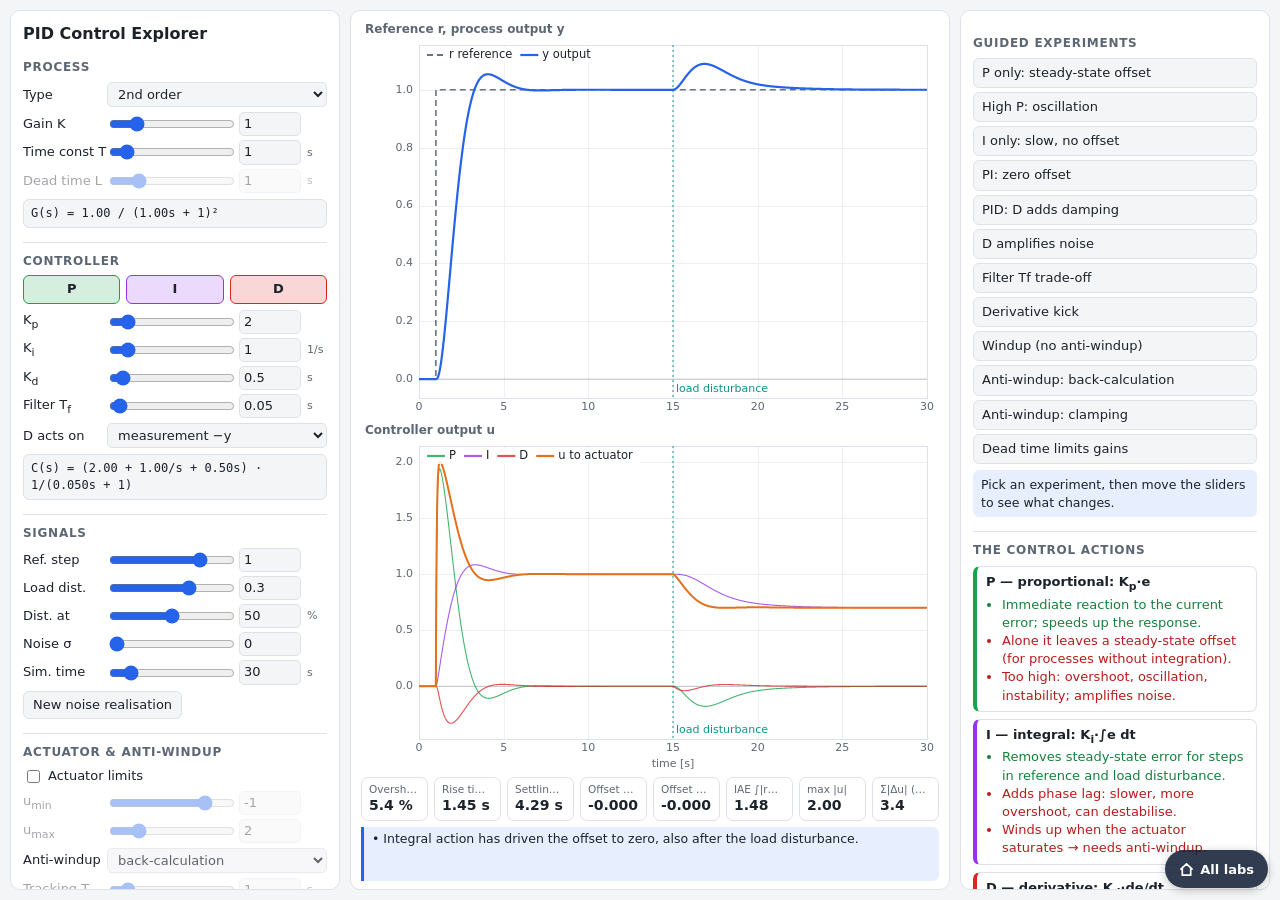
==== labs/pid-explorer.html @ 52a3d73d "Add files via upload" ====
<!doctype html>
<html lang="en">
<head>
<meta charset="utf-8">
<meta name="viewport" content="width=device-width,initial-scale=1">
<title>PID Control Explorer</title>
<style>
:root{
  --bg:#f4f5f7;--panel:#ffffff;--ink:#1c222a;--muted:#5d6773;--line:#dde2e8;--grid:#edf0f3;--accent:#2563eb;--accent-soft:#e7efff;
  --c-r:#6b7280;--c-y:#2563eb;--c-ym:#a9c1f3;--c-u:#e5701a;--c-v:#9a5a12;--c-p:#16a34a;--c-i:#9333ea;--c-d:#dc2626;--c-ghost:#b4b9c1;--c-lim:#dc2626;--c-dist:#0d9488;
  --good:#15803d;--warn:#b45309;--bad:#b91c1c;
}
@media (prefers-color-scheme:dark){:root{
  --bg:#111418;--panel:#1a1e24;--ink:#e5e8ec;--muted:#98a1ac;--line:#2b3139;--grid:#232830;--accent:#60a5fa;--accent-soft:#1d2a3d;
  --c-r:#a1a1aa;--c-y:#60a5fa;--c-ym:#2c4a77;--c-u:#fb923c;--c-v:#fcd34d;--c-p:#4ade80;--c-i:#c084fc;--c-d:#f87171;--c-ghost:#5a606a;--c-lim:#f87171;--c-dist:#2dd4bf;
  --good:#4ade80;--warn:#fbbf24;--bad:#f87171;
}}
*{box-sizing:border-box}
html,body{margin:0;height:100%;background:var(--bg);color:var(--ink);font:13px/1.4 system-ui,-apple-system,"Segoe UI",Roboto,sans-serif}
.app{display:grid;grid-template-columns:330px minmax(0,1fr) 310px;height:100vh;gap:10px;padding:10px}
.col{background:var(--panel);border:1px solid var(--line);border-radius:10px;overflow:auto;min-height:0}
.side{padding:10px 12px}
h1{font-size:16px;margin:2px 0 8px}
h2{font-size:12px;text-transform:uppercase;letter-spacing:.06em;color:var(--muted);margin:14px 0 6px;border-top:1px solid var(--line);padding-top:10px}
h2:first-of-type{border-top:0;padding-top:0}
.row{display:grid;grid-template-columns:78px 1fr 62px 20px;align-items:center;gap:6px;margin:4px 0}
.row label{white-space:nowrap}
.row.disabled{opacity:.4;pointer-events:none}
input[type=range]{width:100%;accent-color:var(--accent)}
input[type=number]{width:62px;padding:2px 4px;border:1px solid var(--line);border-radius:5px;background:var(--bg);color:var(--ink);font:inherit;font-variant-numeric:tabular-nums}
select{font:inherit;padding:3px 6px;border:1px solid var(--line);border-radius:5px;background:var(--bg);color:var(--ink);width:100%}
.unit{color:var(--muted);font-size:11px}
.sel{display:grid;grid-template-columns:78px 1fr;align-items:center;gap:6px;margin:5px 0}
.chk{display:flex;flex-wrap:wrap;gap:4px 14px;margin:5px 0}
.chk label{display:flex;align-items:center;gap:5px;cursor:pointer}
.tf{font-family:ui-monospace,Menlo,Consolas,monospace;font-size:12px;background:var(--bg);border:1px solid var(--line);border-radius:6px;padding:5px 7px;margin:6px 0;color:var(--ink)}
button{font:inherit;border:1px solid var(--line);background:var(--bg);color:var(--ink);border-radius:6px;padding:4px 9px;cursor:pointer}
button:hover{border-color:var(--accent)}
button.primary{background:var(--accent);color:#fff;border-color:var(--accent)}
.btns{display:flex;flex-wrap:wrap;gap:5px;margin:6px 0}
.toggles{display:flex;gap:6px;margin:6px 0}
.toggles label{flex:1;text-align:center;border:1px solid var(--line);border-radius:6px;padding:4px 0;cursor:pointer;font-weight:600;user-select:none}
.toggles input{display:none}
.toggles label.on-P{background:color-mix(in srgb,var(--c-p) 18%,transparent);border-color:var(--c-p)}
.toggles label.on-I{background:color-mix(in srgb,var(--c-i) 18%,transparent);border-color:var(--c-i)}
.toggles label.on-D{background:color-mix(in srgb,var(--c-d) 18%,transparent);border-color:var(--c-d)}
.main{display:flex;flex-direction:column;overflow:hidden;padding:8px 10px}
.plotwrap{position:relative;min-height:0}
.plotwrap.top{flex:1.15}
.plotwrap.bot{flex:1}
canvas{display:block;width:100%;height:100%}
.ptitle{font-size:12px;font-weight:600;color:var(--muted);margin:2px 0 0 4px;height:16px}
.metrics{display:grid;grid-template-columns:repeat(8,minmax(0,1fr));gap:6px;margin-top:6px;flex:none}
.tile{border:1px solid var(--line);border-radius:7px;padding:4px 7px;min-width:0}
.tile .k{font-size:10.5px;color:var(--muted);white-space:nowrap;overflow:hidden;text-overflow:ellipsis}
.tile .v{font-size:14px;font-weight:600;font-variant-numeric:tabular-nums;white-space:nowrap}
.notes{flex:none;height:54px;overflow:auto;margin-top:6px;font-size:12.5px;border-left:3px solid var(--accent);padding:2px 8px;background:var(--accent-soft);border-radius:0 6px 6px 0}
.notes div{margin:1px 0}
.info{padding:10px 12px}
.card{border:1px solid var(--line);border-left:4px solid var(--line);border-radius:7px;padding:6px 9px;margin:7px 0;transition:opacity .15s}
.card.P{border-left-color:var(--c-p)}.card.I{border-left-color:var(--c-i)}.card.D{border-left-color:var(--c-d)}.card.F{border-left-color:var(--muted)}.card.W{border-left-color:var(--c-u)}
.card.off{opacity:.45}
.card b{display:block;margin-bottom:2px}
.card ul{margin:2px 0 0 16px;padding:0}
.plus{color:var(--good)}.minus{color:var(--bad)}
.scen{display:block;width:100%;text-align:left;margin:4px 0;padding:5px 8px}
.scen small{display:block;color:var(--muted)}
#scenText{font-size:12.5px;background:var(--accent-soft);border-radius:6px;padding:6px 8px;margin:6px 0;min-height:20px}
@media (max-width:1150px){
  .app{grid-template-columns:300px minmax(0,1fr);grid-template-rows:100vh auto;height:auto}
  .info{grid-column:1/3}
  .side{max-height:calc(100vh - 20px)}
  .main{height:calc(100vh - 20px)}
}
@media (max-width:720px){
  .app{grid-template-columns:1fr;padding:8px}
  .info{grid-column:auto}.side{max-height:none}
  .main{height:90vh}
  .metrics{grid-template-columns:repeat(4,minmax(0,1fr))}
}
</style>
</head>
<body>
<div class="app">
  <!-- ============ CONTROLS ============ -->
  <div class="col side" id="side">
    <h1>PID Control Explorer</h1>

    <h2>Process</h2>
    <div class="sel"><label for="ptype">Type</label>
      <select id="ptype">
        <option value="1">1st order</option>
        <option value="2" selected>2nd order</option>
        <option value="3">3rd order</option>
        <option value="d">1st order + dead time</option>
      </select></div>
    <div id="procSliders"></div>
    <div class="tf" id="tfProc"></div>

    <h2>Controller</h2>
    <div class="toggles">
      <label id="lbP"><input type="checkbox" id="enP" checked>P</label>
      <label id="lbI"><input type="checkbox" id="enI" checked>I</label>
      <label id="lbD"><input type="checkbox" id="enD" checked>D</label>
    </div>
    <div id="ctrlSliders"></div>
    <div class="sel"><label for="dmode">D acts on</label>
      <select id="dmode"><option value="meas" selected>measurement −y</option><option value="err">error r−y</option></select></div>
    <div class="tf" id="tfCtrl"></div>

    <h2>Signals</h2>
    <div id="sigSliders"></div>
    <div class="btns"><button id="newNoise">New noise realisation</button></div>

    <h2>Actuator &amp; anti-windup</h2>
    <div class="chk"><label><input type="checkbox" id="lim"> Actuator limits</label></div>
    <div id="actSliders"></div>
    <div class="sel"><label for="aw">Anti-windup</label>
      <select id="aw"><option value="none">none</option><option value="clamp">conditional integration (clamping)</option><option value="bc" selected>back-calculation</option></select></div>
    <div id="awSliders"></div>

    <h2>Display</h2>
    <div class="chk">
      <label><input type="checkbox" id="showPID" checked> P, I, D parts</label>
      <label><input type="checkbox" id="showV" checked> unsaturated v</label>
      <label><input type="checkbox" id="showYm" checked> noisy y<sub>m</sub></label>
      <label><input type="checkbox" id="lockAx"> lock axes</label>
    </div>
    <div class="btns">
      <button id="hold" class="primary">Hold trace for comparison</button>
      <button id="clearHold">Clear held</button>
      <button id="reset">Reset all</button>
    </div>
  </div>

  <!-- ============ PLOTS ============ -->
  <div class="col main">
    <div class="ptitle">Reference r, process output y</div>
    <div class="plotwrap top"><canvas id="cvY"></canvas></div>
    <div class="ptitle">Controller output u</div>
    <div class="plotwrap bot"><canvas id="cvU"></canvas></div>
    <div class="metrics" id="metrics"></div>
    <div class="notes" id="notes"></div>
  </div>

  <!-- ============ EXPLANATIONS ============ -->
  <div class="col info">
    <h2>Guided experiments</h2>
    <div id="scenList"></div>
    <div id="scenText">Pick an experiment, then move the sliders to see what changes.</div>

    <h2>The control actions</h2>
    <div class="card P" id="cardP"><b>P — proportional: K<sub>p</sub>·e</b>
      <ul><li class="plus">Immediate reaction to the current error; speeds up the response.</li>
      <li class="minus">Alone it leaves a steady-state offset (for processes without integration).</li>
      <li class="minus">Too high: overshoot, oscillation, instability; amplifies noise.</li></ul></div>
    <div class="card I" id="cardI"><b>I — integral: K<sub>i</sub>·∫e dt</b>
      <ul><li class="plus">Removes steady-state error for steps in reference and load disturbance.</li>
      <li class="minus">Adds phase lag: slower, more overshoot, can destabilise.</li>
      <li class="minus">Winds up when the actuator saturates → needs anti-windup.</li></ul></div>
    <div class="card D" id="cardD"><b>D — derivative: K<sub>d</sub>·de/dt</b>
      <ul><li class="plus">Predicts the error trend, adds damping, permits higher K<sub>p</sub>, K<sub>i</sub>.</li>
      <li class="minus">Strongly amplifies high-frequency measurement noise.</li>
      <li class="minus">Acting on the error it gives a “derivative kick” at reference steps.</li>
      <li class="minus">Of little help with long dead time.</li></ul></div>
    <div class="card F" id="cardF"><b>Filter 1/(T<sub>f</sub>s+1)</b>
      <ul><li class="plus">In series with the whole controller: attenuates noise in u and makes D realisable.</li>
      <li class="minus">Too large T<sub>f</sub> adds lag in the loop → less damping, eventually instability.</li></ul></div>
    <div class="card W" id="cardW"><b>Actuator limits &amp; anti-windup</b>
      <ul><li>Real actuators saturate: u = sat(v). While saturated the loop is effectively open.</li>
      <li><i>Clamping</i>: stop integrating when saturated and the error would push further into the limit.</li>
      <li><i>Back-calculation</i>: feed (u−v)/T<sub>t</sub> into the integrator so it tracks the limit; smaller T<sub>t</sub> = faster tracking.</li></ul></div>
  </div>
</div>

<script>
(()=>{
const $=id=>document.getElementById(id);
const SL={};
let renderPending=false;
function schedule(){ if(!renderPending){renderPending=true;requestAnimationFrame(()=>{renderPending=false;render();});} }

function slider(cont,id,label,min,max,step,val,unit=''){
  const row=document.createElement('div');row.className='row';
  row.innerHTML=`<label for="${id}">${label}</label><input type="range" id="${id}" min="${min}" max="${max}" step="${step}" value="${val}"><input type="number" id="${id}_n" step="${step}" value="${val}"><span class="unit">${unit}</span>`;
  $(cont).appendChild(row);
  const r=row.querySelector('input[type=range]'),n=row.querySelector('input[type=number]');
  r.addEventListener('input',()=>{n.value=r.value;schedule();});
  n.addEventListener('input',()=>{if(n.value!==''&&isFinite(+n.value)){r.value=n.value;schedule();}});
  SL[id]={r,n,row};
}
const V=id=>{const s=SL[id];const x=parseFloat(s.n.value);return isFinite(x)?x:+s.r.value;};
const setV=(id,v)=>{SL[id].r.value=v;SL[id].n.value=v;};

slider('procSliders','K','Gain K',0.1,5,0.05,1);
slider('procSliders','T','Time const T',0.1,10,0.05,1,'s');
slider('procSliders','L','Dead time L',0,5,0.05,1,'s');
slider('ctrlSliders','Kp','K<sub>p</sub>',0,20,0.05,2);
slider('ctrlSliders','Ki','K<sub>i</sub>',0,10,0.01,1,'1/s');
slider('ctrlSliders','Kd','K<sub>d</sub>',0,10,0.01,0.5,'s');
slider('ctrlSliders','Tf','Filter T<sub>f</sub>',0,2,0.005,0.05,'s');
slider('sigSliders','ra','Ref. step',-2,2,0.05,1);
slider('sigSliders','da','Load dist.',-1,1,0.01,0.3);
slider('sigSliders','dtp','Dist. at',0,100,1,50,'%');
slider('sigSliders','noise','Noise σ',0,0.2,0.001,0);
slider('sigSliders','tsim','Sim. time',5,200,1,30,'s');
slider('actSliders','umin','u<sub>min</sub>',-5,0,0.05,-1);
slider('actSliders','umax','u<sub>max</sub>',0,10,0.05,2);
slider('awSliders','Tt','Tracking T<sub>t</sub>',0.01,10,0.01,1,'s');

const DEFAULTS={ptype:'2',K:1,T:1,L:1,Kp:2,Ki:1,Kd:0.5,Tf:0.05,enP:true,enI:true,enD:true,dmode:'meas',
  ra:1,da:0.3,dtp:50,noise:0,tsim:30,lim:false,umin:-1,umax:2,aw:'bc',Tt:1};
const SELECTS=['ptype','dmode','aw'], CHECKS=['enP','enI','enD','lim'];
function apply(cfg){
  const c=Object.assign({},DEFAULTS,cfg);
  for(const k in c){ if(SL[k]) setV(k,c[k]); else if(SELECTS.includes(k)) $(k).value=c[k]; else if(CHECKS.includes(k)) $(k).checked=c[k]; }
  schedule();
}
document.querySelectorAll('select, .side input[type=checkbox]').forEach(el=>el.addEventListener('change',schedule));

/* ---------- seeded Gaussian noise ---------- */
let seed=12345, noiseBuf=null, noiseSeed=null;
function mulberry32(a){return function(){a|=0;a=a+0x6D2B79F5|0;let t=Math.imul(a^a>>>15,1|a);t=t+Math.imul(t^t>>>7,61|t)^t;return((t^t>>>14)>>>0)/4294967296;};}
function getNoise(n){
  if(noiseBuf&&noiseBuf.length===n&&noiseSeed===seed) return noiseBuf;
  const rnd=mulberry32(seed),b=new Float64Array(n);
  for(let i=0;i<n;i+=2){const u1=Math.max(rnd(),1e-12),u2=rnd(),m=Math.sqrt(-2*Math.log(u1));b[i]=m*Math.cos(2*Math.PI*u2);if(i+1<n)b[i+1]=m*Math.sin(2*Math.PI*u2);}
  noiseBuf=b;noiseSeed=seed;return b;
}
$('newNoise').onclick=()=>{seed=(seed*1103515245+12345)>>>0;schedule();};

/* ---------- parameters ---------- */
function params(){
  const p={ptype:$('ptype').value};
  for(const k in SL) p[k]=V(k);
  p.enP=$('enP').checked;p.enI=$('enI').checked;p.enD=$('enD').checked;
  p.dmode=$('dmode').value;p.lim=$('lim').checked;p.aw=$('aw').value;
  p.T=Math.max(p.T,1e-3);p.Tf=Math.max(p.Tf,0);p.Tt=Math.max(p.Tt,1e-3);p.tsim=Math.max(p.tsim,1);
  if(p.umin>p.umax){const t=p.umin;p.umin=p.umax;p.umax=t;}
  p.tr=0.05*p.tsim>1?1:0.05*p.tsim;            // reference step time
  p.td=p.dtp/100*p.tsim;                        // disturbance time
  p.kp=p.enP?p.Kp:0;p.ki=p.enI?p.Ki:0;p.kd=p.enD?p.Kd:0;
  return p;
}

/* ---------- simulation ---------- */
const N=6000;
function simulate(p){
  const dt=p.tsim/N, n=p.ptype==='d'?1:+p.ptype;
  const x=new Float64Array(n), a=Math.exp(-dt/p.T);
  const nd=p.ptype==='d'?Math.round(p.L/dt):0, buf=new Float64Array(Math.max(nd,1));let bi=0;
  const af=p.Tf>0?Math.exp(-dt/p.Tf):0;
  const noise=getNoise(N+1);
  const S={t:new Float64Array(N+1),r:new Float64Array(N+1),y:new Float64Array(N+1),ym:new Float64Array(N+1),
    u:new Float64Array(N+1),v:new Float64Array(N+1),P:new Float64Array(N+1),I:new Float64Array(N+1),D:new Float64Array(N+1),sat:new Uint8Array(N+1),dt};
  let rf=0,yf=0,Ii=0;
  const BIG=1e6;
  for(let k=0;k<=N;k++){
    const t=k*dt, r=t>=p.tr?p.ra:0, y=p.K*x[n-1], ym=y+p.noise*noise[k];
    // series filter 1/(Tf s+1) applied to r and y_m (equivalent to filtering all controller terms)
    let rfn,yfn;
    if(k===0){rfn=r;yfn=ym;}
    else if(p.Tf>0){rfn=af*rf+(1-af)*r;yfn=af*yf+(1-af)*ym;}
    else{rfn=r;yfn=ym;}
    const drf=k===0?0:(rfn-rf)/dt, dyf=k===0?0:(yfn-yf)/dt;
    rf=rfn;yf=yfn;
    const e=rf-yf;
    const P=p.kp*e;
    const D=p.kd*(p.dmode==='err'?(drf-dyf):-dyf);
    if(p.ki===0) Ii=0;
    let v=P+Ii+D; if(!isFinite(v)) v=0;
    v=Math.max(-BIG,Math.min(BIG,v));
    let u=v, sat=0;
    if(p.lim){ if(v>p.umax){u=p.umax;sat=1;} else if(v<p.umin){u=p.umin;sat=1;} }
    S.t[k]=t;S.r[k]=r;S.y[k]=y;S.ym[k]=ym;S.u[k]=u;S.v[k]=v;S.P[k]=P;S.I[k]=Ii;S.D[k]=D;S.sat[k]=sat;
    // integrator update (with anti-windup)
    if(p.ki!==0){
      if(p.lim&&p.aw==='clamp'){ if(!(sat&&((v>p.umax&&e>0)||(v<p.umin&&e<0)))) Ii+=p.ki*e*dt; }
      else if(p.lim&&p.aw==='bc'){ Ii+=(p.ki*e+(u-v)/p.Tt)*dt; }
      else Ii+=p.ki*e*dt;
      Ii=Math.max(-BIG,Math.min(BIG,Ii));
    }
    // process: input = u + load disturbance, optional dead time, cascade of first-order lags
    let up=u+(t>=p.td&&p.da!==0?p.da:0);
    if(nd>0){const o=buf[bi];buf[bi]=up;bi=(bi+1)%nd;up=o;}
    let inp=up;
    for(let i=0;i<n;i++){x[i]=a*x[i]+(1-a)*inp; x[i]=Math.max(-BIG,Math.min(BIG,x[i])); inp=x[i];}
  }
  return S;
}

/* ---------- metrics ---------- */
function metrics(S,p){
  const dt=S.dt, ra=p.ra;
  const i0=Math.ceil(p.tr/dt), i1=(p.da!==0&&p.td>p.tr)?Math.min(N,Math.floor(p.td/dt)):N;
  const m={};
  let ymax=-Infinity,ymin=Infinity;
  for(let k=i0;k<=i1;k++){ymax=Math.max(ymax,S.y[k]);ymin=Math.min(ymin,S.y[k]);}
  m.os=ra!==0?Math.max(0,(ra>0?ymax-ra:ra-ymin)/Math.abs(ra)*100):NaN;
  let t10=NaN,t90=NaN;
  if(ra!==0) for(let k=i0;k<=i1;k++){const f=S.y[k]/ra;if(isNaN(t10)&&f>=0.1)t10=S.t[k];if(isNaN(t90)&&f>=0.9){t90=S.t[k];break;}}
  m.tr=t90-t10;
  // settling (2 % band)
  let last=-1; const band=0.02*Math.abs(ra);
  if(ra!==0){for(let k=i0;k<=i1;k++) if(Math.abs(S.y[k]-ra)>band) last=k;}
  m.ts=ra===0?NaN:(last===i1?Infinity:(last<0?0:S.t[last+1]-p.tr));
  const avg=(a,b)=>{let s=0,c=0;for(let k=Math.max(0,a);k<=b;k++){s+=S.y[k];c++;}return s/c;};
  const w=Math.max(5,Math.floor((i1-i0)*0.05));
  m.e1=ra-avg(i1-w,i1);
  m.e2=ra-avg(N-Math.floor(N*0.03),N);
  let iae=0,umax=0,tv=0,satT=0;
  for(let k=0;k<=N;k++){iae+=Math.abs(S.r[k]-S.y[k])*dt;umax=Math.max(umax,Math.abs(S.u[k]));if(k)tv+=Math.abs(S.u[k]-S.u[k-1]);satT+=S.sat[k]*dt;}
  m.iae=iae;m.umax=umax;m.tv=tv;m.satT=satT;
  // divergence check: amplitude of last 20 % vs previous
  let a1=0,a2=0;const q=Math.floor(N*0.2);
  for(let k=N-2*q;k<N-q;k++)a1=Math.max(a1,Math.abs(S.y[k]-ra));
  for(let k=N-q;k<=N;k++)a2=Math.max(a2,Math.abs(S.y[k]-ra));
  m.unstable=!isFinite(ymax)||Math.abs(ymax)>1e3||(a2>a1*1.05&&a2>0.2*Math.max(Math.abs(ra),0.1));
  m.osc=!m.unstable&&a2>0.05*Math.max(Math.abs(ra),0.1)&&a2>0.6*a1;
  return m;
}
const f=(x,d=2,u='')=>!isFinite(x)?(x===Infinity?'&gt; window':'—'):x.toFixed(d)+u;

/* ---------- plotting ---------- */
const css=n=>getComputedStyle(document.documentElement).getPropertyValue(n).trim();
function ticks(lo,hi,n){const span=hi-lo||1,s0=span/n,mag=10**Math.floor(Math.log10(s0)),fr=s0/mag,st=(fr<1.5?1:fr<3?2:fr<7?5:10)*mag;
  const t=[];for(let v=Math.ceil(lo/st)*st;v<=hi+st*1e-9;v+=st)t.push(Math.abs(v)<st*1e-9?0:v);return{t,st};}
function fmtTick(v,st){const d=Math.max(0,-Math.floor(Math.log10(st)+1e-9));return Math.abs(v)>=1e4?v.toExponential(1):v.toFixed(Math.min(d,4));}
function autoRange(list,inc=[]){let lo=Infinity,hi=-Infinity;
  for(const a of list){for(let k=0;k<a.length;k++){const v=a[k];if(isFinite(v)){if(v<lo)lo=v;if(v>hi)hi=v;}}}
  for(const v of inc){lo=Math.min(lo,v);hi=Math.max(hi,v);}
  if(!isFinite(lo)){lo=-1;hi=1;}
  if(hi-lo<1e-6){lo-=0.5;hi+=0.5;}
  const pad=(hi-lo)*0.06;return[lo-pad,hi+pad];}
function drawPlot(cv,o){
  const dpr=window.devicePixelRatio||1,W=cv.clientWidth,H=cv.clientHeight;
  if(cv.width!==Math.round(W*dpr)||cv.height!==Math.round(H*dpr)){cv.width=Math.round(W*dpr);cv.height=Math.round(H*dpr);}
  const c=cv.getContext('2d');c.setTransform(dpr,0,0,dpr,0,0);c.clearRect(0,0,W,H);
  const L=58,R=12,T=8,B=o.xlabel?32:22,pw=W-L-R,ph=H-T-B;if(pw<20||ph<20)return;
  const[x0,x1]=o.xr,[y0,y1]=o.yr;
  const X=v=>L+(v-x0)/(x1-x0)*pw, Y=v=>T+(1-(v-y0)/(y1-y0))*ph;
  c.font='11px system-ui,sans-serif';c.lineWidth=1;
  const xt=ticks(x0,x1,8),yt=ticks(y0,y1,6);
  c.strokeStyle=css('--grid');c.beginPath();
  for(const v of xt.t){c.moveTo(Math.round(X(v))+.5,T);c.lineTo(Math.round(X(v))+.5,T+ph);}
  for(const v of yt.t){c.moveTo(L,Math.round(Y(v))+.5);c.lineTo(L+pw,Math.round(Y(v))+.5);}
  c.stroke();
  c.fillStyle=css('--muted');c.textAlign='center';c.textBaseline='top';
  for(const v of xt.t)c.fillText(fmtTick(v,xt.st),X(v),T+ph+4);
  c.textAlign='right';c.textBaseline='middle';
  for(const v of yt.t)c.fillText(fmtTick(v,yt.st),L-6,Y(v));
  if(o.xlabel){c.textAlign='center';c.textBaseline='bottom';c.fillText(o.xlabel,L+pw/2,H-1);}
  c.strokeStyle=css('--line');c.strokeRect(L+.5,T+.5,pw,ph);
  c.save();c.beginPath();c.rect(L,T,pw,ph);c.clip();
  if(y0<0&&y1>0){c.strokeStyle=css('--muted');c.globalAlpha=.35;c.beginPath();c.moveTo(L,Y(0));c.lineTo(L+pw,Y(0));c.stroke();c.globalAlpha=1;}
  for(const h of o.hlines||[]){c.strokeStyle=h.color;c.setLineDash([6,4]);c.lineWidth=1.2;c.beginPath();c.moveTo(L,Y(h.v));c.lineTo(L+pw,Y(h.v));c.stroke();c.setLineDash([]);}
  for(const vl of o.vlines||[]){c.strokeStyle=vl.color;c.setLineDash([2,3]);c.lineWidth=1;c.beginPath();c.moveTo(X(vl.v),T);c.lineTo(X(vl.v),T+ph);c.stroke();c.setLineDash([]);
    c.fillStyle=vl.color;c.textAlign='left';c.textBaseline='bottom';c.fillText(vl.label,X(vl.v)+3,T+ph-3);}
  const clampY=v=>Math.max(-1e5,Math.min(1e5,Y(v)));
  for(const s of o.series){
    c.strokeStyle=s.color;c.lineWidth=s.w||1.6;c.globalAlpha=s.alpha??1;c.setLineDash(s.dash||[]);c.lineJoin='round';
    c.beginPath();const t=s.t||o.t,d=s.d;
    for(let k=0;k<d.length;k++){const px=X(t[k]),py=clampY(d[k]);k?c.lineTo(px,py):c.moveTo(px,py);}
    c.stroke();c.globalAlpha=1;c.setLineDash([]);
  }
  c.restore();
  // legend
  let lx=L+8;const ly=T+10;c.textAlign='left';c.textBaseline='middle';
  const items=o.series.filter(s=>s.label);
  c.font='11.5px system-ui,sans-serif';
  const widths=items.map(s=>c.measureText(s.label).width+30),tot=widths.reduce((a,b)=>a+b,0);
  c.fillStyle=css('--panel');c.globalAlpha=.85;c.fillRect(lx-4,ly-8,tot+4,16);c.globalAlpha=1;
  items.forEach((s,i)=>{c.strokeStyle=s.color;c.lineWidth=2.2;c.setLineDash(s.dash||[]);c.globalAlpha=Math.max(s.alpha??1,.6);
    c.beginPath();c.moveTo(lx,ly);c.lineTo(lx+18,ly);c.stroke();c.setLineDash([]);c.globalAlpha=1;
    c.fillStyle=css('--ink');c.fillText(s.label,lx+22,ly);lx+=widths[i];});
}

/* ---------- held trace ---------- */
let held=null, locked=null;
$('hold').onclick=()=>{if(last)held={t:Float64Array.from(last.t),y:Float64Array.from(last.y),u:Float64Array.from(last.u)};schedule();};
$('clearHold').onclick=()=>{held=null;schedule();};
$('reset').onclick=()=>{held=null;seed=12345;$('scenText').textContent='Pick an experiment, then move the sliders to see what changes.';apply({});};
$('lockAx').addEventListener('change',()=>{locked=null;});

/* ---------- render ---------- */
let last=null;
function render(){
  const p=params();
  // UI state
  SL.L.row.classList.toggle('disabled',p.ptype!=='d');
  ['umin','umax'].forEach(k=>SL[k].row.classList.toggle('disabled',!p.lim));
  $('aw').disabled=!p.lim; SL.Tt.row.classList.toggle('disabled',!(p.lim&&p.aw==='bc'));
  SL.Kp.row.classList.toggle('disabled',!p.enP);SL.Ki.row.classList.toggle('disabled',!p.enI);SL.Kd.row.classList.toggle('disabled',!p.enD);
  ['P','I','D'].forEach(k=>{$('lb'+k).className=p['en'+k]?'on-'+k:'';$('card'+k).classList.toggle('off',!p['en'+k]||p['k'+k.toLowerCase()]===0);});
  $('cardW').classList.toggle('off',!p.lim);
  const K=p.K.toFixed(2),T=p.T.toFixed(2);
  $('tfProc').innerHTML='G(s) = '+(p.ptype==='1'?`${K} / (${T}s + 1)`:p.ptype==='2'?`${K} / (${T}s + 1)²`:p.ptype==='3'?`${K} / (${T}s + 1)³`:`${K}·e<sup>−${p.L.toFixed(2)}s</sup> / (${T}s + 1)`);
  $('tfCtrl').innerHTML=`C(s) = (${p.kp.toFixed(2)} + ${p.ki.toFixed(2)}/s + ${p.kd.toFixed(2)}s) · 1/(${p.Tf.toFixed(3)}s + 1)`;

  const S=simulate(p);last=S;const m=metrics(S,p);
  const sY=[],sU=[];
  if(held){sY.push({t:held.t,d:held.y,color:css('--c-ghost'),w:2,label:'y (held)'});sU.push({t:held.t,d:held.u,color:css('--c-ghost'),w:2,label:'u (held)'});}
  if(p.noise>0&&$('showYm').checked)sY.push({d:S.ym,color:css('--c-ym'),w:1,label:'yₘ measured'});
  sY.push({d:S.r,color:css('--c-r'),w:1.6,dash:[6,4],label:'r reference'});
  sY.push({d:S.y,color:css('--c-y'),w:2.2,label:'y output'});
  if($('showPID').checked){
    if(p.kp)sU.push({d:S.P,color:css('--c-p'),w:1.1,alpha:.8,label:'P'});
    if(p.ki)sU.push({d:S.I,color:css('--c-i'),w:1.1,alpha:.8,label:'I'});
    if(p.kd)sU.push({d:S.D,color:css('--c-d'),w:1.1,alpha:.8,label:'D'});
  }
  if(p.lim&&$('showV').checked)sU.push({d:S.v,color:css('--c-v'),w:1.2,dash:[3,3],label:'v (before limit)'});
  sU.push({d:S.u,color:css('--c-u'),w:2,label:'u to actuator'});

  const xr=[0,p.tsim];
  let yrY=autoRange(sY.map(s=>s.d),[0,p.ra]), yrU=autoRange([S.u].concat(sU.filter(s=>s.label!=='v (before limit)'||true).map(s=>s.d)),p.lim?[p.umin,p.umax,0]:[0]);
  // keep y plot readable when unstable
  if(m.unstable){const lim=Math.max(3*Math.abs(p.ra),1);yrY=[Math.max(yrY[0],-lim),Math.min(yrY[1],lim)];}
  if($('lockAx').checked){ if(!locked||locked.tsim!==p.tsim) locked={y:yrY,u:yrU,tsim:p.tsim}; yrY=locked.y;yrU=locked.u; }
  const vl=[];if(p.da!==0&&p.td<p.tsim)vl.push({v:p.td,color:css('--c-dist'),label:'load disturbance'});
  drawPlot($('cvY'),{t:S.t,series:sY,xr,yr:yrY,vlines:vl});
  drawPlot($('cvU'),{t:S.t,series:sU,xr,yr:yrU,vlines:vl,xlabel:'time [s]',hlines:p.lim?[{v:p.umax,color:css('--c-lim')},{v:p.umin,color:css('--c-lim')}]:[]});

  const tiles=[['Overshoot',f(m.os,1,' %')],['Rise time 10–90 %',f(m.tr,2,' s')],['Settling 2 %',f(m.ts,2,' s')],
    ['Offset before dist.',f(m.e1,3)],['Offset at end',f(m.e2,3)],['IAE ∫|r−y|',f(m.iae,2)],['max |u|',f(m.umax,2)],['Σ|Δu| (wear/noise)',f(m.tv,1)]];
  $('metrics').innerHTML=tiles.map(([k,v])=>`<div class="tile"><div class="k" title="${k}">${k}</div><div class="v">${v}</div></div>`).join('');

  // live interpretation
  const notes=[];
  if(m.unstable)notes.push('<b style="color:var(--bad)">Closed loop is unstable</b> — reduce K<sub>p</sub>/K<sub>i</sub>, add D, or reduce T<sub>f</sub>/dead time.');
  else if(m.osc)notes.push('<b style="color:var(--warn)">Poorly damped / sustained oscillation</b> — the loop is near its stability limit.');
  if(!p.ki&&(p.kp||p.kd)&&!m.unstable){const ess=1/(1+p.K*p.kp);notes.push(`No integral action → steady-state offset remains (theory for a reference step: e∞ = r/(1+K·K<sub>p</sub>) = ${(p.ra*ess).toFixed(3)}). A load disturbance also leaves an offset.`);}
  if(p.ki&&!m.unstable&&Math.abs(m.e2)<0.01*Math.max(Math.abs(p.ra),0.1))notes.push('Integral action has driven the offset to zero, also after the load disturbance.');
  if(p.ki&&!p.kp&&!p.kd&&!m.unstable)notes.push('Pure I control: no offset, but the response is slow and easily oscillatory.');
  if(isFinite(m.os)&&m.os>25&&!m.unstable)notes.push(`Overshoot ${m.os.toFixed(0)} % — lower K<sub>i</sub> or K<sub>p</sub>, or add derivative damping.`);
  if(p.kd&&p.noise>0&&p.Tf<0.03)notes.push(`Derivative with little filtering amplifies noise σ=${p.noise}: actuator activity Σ|Δu| = ${m.tv.toFixed(0)}. Increase T<sub>f</sub>.`);
  if(p.kd&&p.dmode==='err'&&!p.lim&&p.ra!==0)notes.push(`D on the error: derivative kick at the reference step, peak ≈ K<sub>d</sub>·r/T<sub>f</sub> ${p.Tf>0?'= '+(p.kd*Math.abs(p.ra)/p.Tf).toFixed(1):'→ ∞ (no filter)'}.`);
  if(p.lim&&m.satT>0.05*p.tsim)notes.push(`Actuator saturated for ${m.satT.toFixed(1)} s. ${p.ki?(p.aw==='none'?'Without anti-windup the integrator keeps growing (see dashed v) → large overshoot.':'Anti-windup ('+(p.aw==='bc'?'back-calculation':'clamping')+') keeps the integrator near the limit.'):''}`);
  if(p.ptype==='d'&&p.L>p.T)notes.push('Dead time longer than the time constant: gains must be reduced; D helps little.');
  if(!p.kp&&!p.ki&&!p.kd)notes.push('All controller actions are off — open loop with u = 0, the output only reacts to the disturbance.');
  if(!notes.length)notes.push('Well-behaved response. Try changing one gain at a time and watch the metrics.');
  $('notes').innerHTML=notes.map(s=>'<div>• '+s+'</div>').join('');
}

/* ---------- guided experiments ---------- */
const SCEN=[
 ['P only: steady-state offset',{enI:false,enD:false,Kp:2},'With P only the output settles below the reference: offset = 1/(1+K·Kp) = 33 %. The load disturbance adds another offset. Increase Kp: offset shrinks but the response gets oscillatory.'],
 ['High P: oscillation',{ptype:'3',enI:false,enD:false,Kp:6},'Third-order process with high Kp: fast but poorly damped. At Kp = 8 the loop oscillates permanently (ultimate gain), above it is unstable.'],
 ['I only: slow, no offset',{enP:false,enD:false,Ki:0.3,tsim:60},'Integral action alone removes the offset, but is slow. Increase Ki to speed up — overshoot and oscillation grow quickly.'],
 ['PI: zero offset',{enD:false,Kp:1.5,Ki:0.8},'P gives fast reaction, I removes offset for both reference and disturbance. Push Ki above ~2 and the response starts to oscillate.'],
 ['PID: D adds damping',{ptype:'3',Kp:3,Ki:1,Kd:2,Tf:0.1,da:0.3},'D damps the oscillation of an aggressive PI on a 3rd-order process. Toggle D off to compare (use “Hold trace”).'],
 ['D amplifies noise',{ptype:'3',Kp:3,Ki:1,Kd:2,Tf:0,noise:0.01},'Tiny sensor noise (σ = 0.01) without a filter makes u jump wildly because D differentiates it. Raise Tf to 0.1–0.3 and watch Σ|Δu| drop.'],
 ['Filter Tf trade-off',{ptype:'3',Kp:3,Ki:1,Kd:2,Tf:0.6,noise:0.01},'Large Tf removes noise from u but adds lag in the loop: less damping. Increase Tf further and the loop becomes unstable.'],
 ['Derivative kick',{dmode:'err',Kd:1,Tf:0.02,da:0},'With D acting on the error, the reference step is differentiated: a huge spike Kd·r/Tf in u. Switch “D acts on” to measurement to remove it.'],
 ['Windup (no anti-windup)',{lim:true,umin:-1,umax:1.4,aw:'none',Kp:3,Ki:2.5,Kd:0.3,da:0,ra:1},'The actuator saturates at 1.4. The integrator keeps integrating (dashed v grows far above the limit), so the output overshoots heavily and recovers slowly.'],
 ['Anti-windup: back-calculation',{lim:true,umin:-1,umax:1.4,aw:'bc',Tt:0.2,Kp:3,Ki:2.5,Kd:0.3,da:0,ra:1},'Back-calculation feeds (u−v)/Tt to the integrator, keeping v near the limit — overshoot nearly disappears. Vary Tt.'],
 ['Anti-windup: clamping',{lim:true,umin:-1,umax:1.4,aw:'clamp',Kp:3,Ki:2.5,Kd:0.3,da:0,ra:1},'Conditional integration stops integrating while saturated in the direction of the error. Compare with back-calculation.'],
 ['Dead time limits gains',{ptype:'d',T:1,L:2,Kp:1,Ki:0.6,enD:false,tsim:60},'With dead time L = 2T the same aggressiveness as before oscillates. Lower Ki to ~0.35 for a calm response; D brings little benefit here.'],
];
SCEN.forEach(([name,cfg,txt])=>{const b=document.createElement('button');b.className='scen';b.textContent=name;
  b.onclick=()=>{apply(cfg);$('scenText').textContent=txt;};$('scenList').appendChild(b);});

new ResizeObserver(schedule).observe(document.querySelector('.main'));
matchMedia('(prefers-color-scheme: dark)').addEventListener('change',schedule);
apply({});
})();
</script>
<script src="../assets/labs.js"></script>
<script src="../assets/lab-nav.js"></script>
</body>
</html>
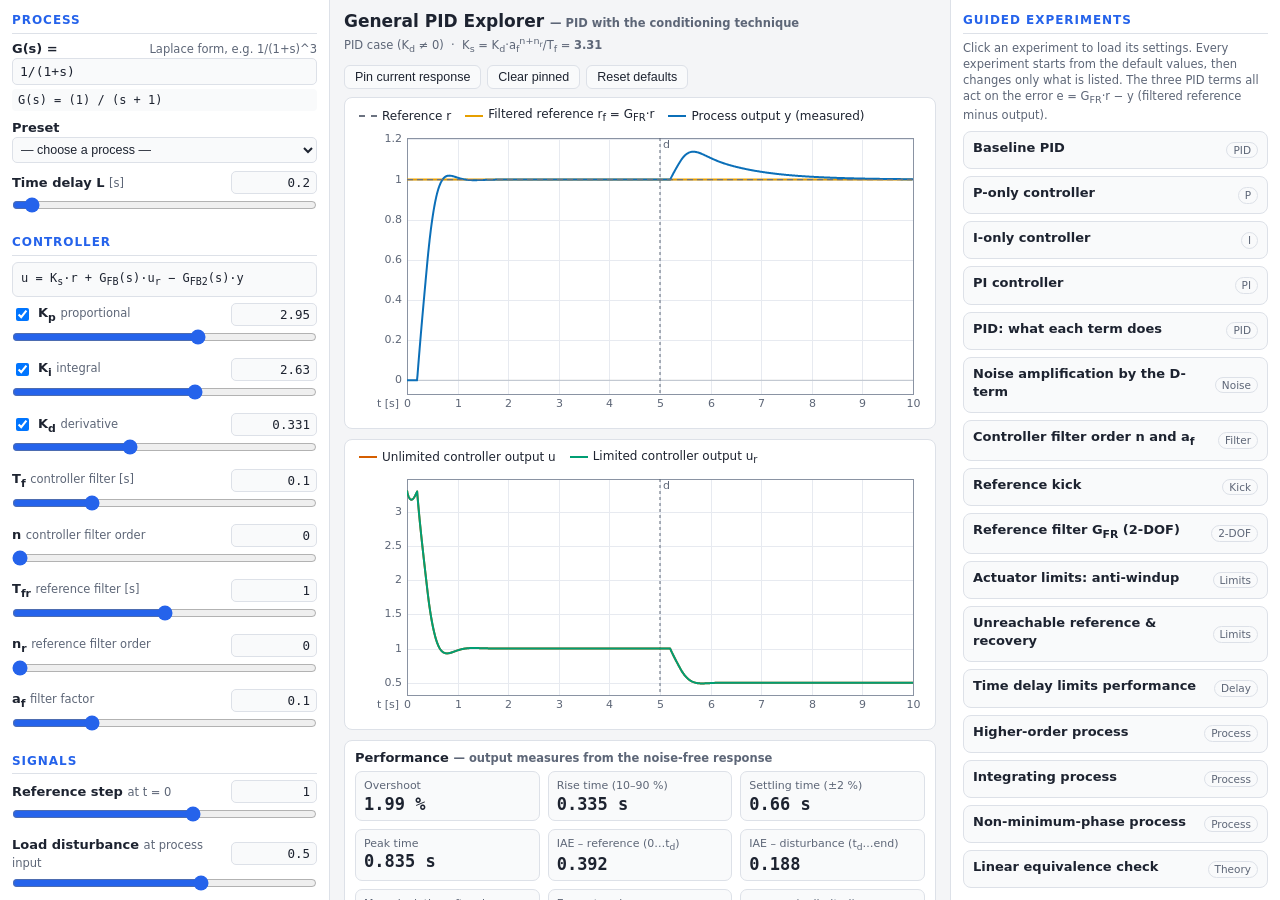
==== commit 070a3f8a: "Add files via upload" ====
--- a/labs/pid-explorer.html
+++ b/labs/pid-explorer.html
@@ -1,470 +1,1033 @@
-<!doctype html>
+<!DOCTYPE html>
 <html lang="en">
 <head>
 <meta charset="utf-8">
-<meta name="viewport" content="width=device-width,initial-scale=1">
-<title>PID Control Explorer</title>
+<meta name="viewport" content="width=device-width, initial-scale=1">
+<title>General PID Explorer</title>
 <style>
-:root{
-  --bg:#f4f5f7;--panel:#ffffff;--ink:#1c222a;--muted:#5d6773;--line:#dde2e8;--grid:#edf0f3;--accent:#2563eb;--accent-soft:#e7efff;
-  --c-r:#6b7280;--c-y:#2563eb;--c-ym:#a9c1f3;--c-u:#e5701a;--c-v:#9a5a12;--c-p:#16a34a;--c-i:#9333ea;--c-d:#dc2626;--c-ghost:#b4b9c1;--c-lim:#dc2626;--c-dist:#0d9488;
-  --good:#15803d;--warn:#b45309;--bad:#b91c1c;
-}
-@media (prefers-color-scheme:dark){:root{
-  --bg:#111418;--panel:#1a1e24;--ink:#e5e8ec;--muted:#98a1ac;--line:#2b3139;--grid:#232830;--accent:#60a5fa;--accent-soft:#1d2a3d;
-  --c-r:#a1a1aa;--c-y:#60a5fa;--c-ym:#2c4a77;--c-u:#fb923c;--c-v:#fcd34d;--c-p:#4ade80;--c-i:#c084fc;--c-d:#f87171;--c-ghost:#5a606a;--c-lim:#f87171;--c-dist:#2dd4bf;
-  --good:#4ade80;--warn:#fbbf24;--bad:#f87171;
-}}
-*{box-sizing:border-box}
-html,body{margin:0;height:100%;background:var(--bg);color:var(--ink);font:13px/1.4 system-ui,-apple-system,"Segoe UI",Roboto,sans-serif}
-.app{display:grid;grid-template-columns:330px minmax(0,1fr) 310px;height:100vh;gap:10px;padding:10px}
-.col{background:var(--panel);border:1px solid var(--line);border-radius:10px;overflow:auto;min-height:0}
-.side{padding:10px 12px}
-h1{font-size:16px;margin:2px 0 8px}
-h2{font-size:12px;text-transform:uppercase;letter-spacing:.06em;color:var(--muted);margin:14px 0 6px;border-top:1px solid var(--line);padding-top:10px}
-h2:first-of-type{border-top:0;padding-top:0}
-.row{display:grid;grid-template-columns:78px 1fr 62px 20px;align-items:center;gap:6px;margin:4px 0}
-.row label{white-space:nowrap}
-.row.disabled{opacity:.4;pointer-events:none}
-input[type=range]{width:100%;accent-color:var(--accent)}
-input[type=number]{width:62px;padding:2px 4px;border:1px solid var(--line);border-radius:5px;background:var(--bg);color:var(--ink);font:inherit;font-variant-numeric:tabular-nums}
-select{font:inherit;padding:3px 6px;border:1px solid var(--line);border-radius:5px;background:var(--bg);color:var(--ink);width:100%}
-.unit{color:var(--muted);font-size:11px}
-.sel{display:grid;grid-template-columns:78px 1fr;align-items:center;gap:6px;margin:5px 0}
-.chk{display:flex;flex-wrap:wrap;gap:4px 14px;margin:5px 0}
-.chk label{display:flex;align-items:center;gap:5px;cursor:pointer}
-.tf{font-family:ui-monospace,Menlo,Consolas,monospace;font-size:12px;background:var(--bg);border:1px solid var(--line);border-radius:6px;padding:5px 7px;margin:6px 0;color:var(--ink)}
-button{font:inherit;border:1px solid var(--line);background:var(--bg);color:var(--ink);border-radius:6px;padding:4px 9px;cursor:pointer}
-button:hover{border-color:var(--accent)}
-button.primary{background:var(--accent);color:#fff;border-color:var(--accent)}
-.btns{display:flex;flex-wrap:wrap;gap:5px;margin:6px 0}
-.toggles{display:flex;gap:6px;margin:6px 0}
-.toggles label{flex:1;text-align:center;border:1px solid var(--line);border-radius:6px;padding:4px 0;cursor:pointer;font-weight:600;user-select:none}
-.toggles input{display:none}
-.toggles label.on-P{background:color-mix(in srgb,var(--c-p) 18%,transparent);border-color:var(--c-p)}
-.toggles label.on-I{background:color-mix(in srgb,var(--c-i) 18%,transparent);border-color:var(--c-i)}
-.toggles label.on-D{background:color-mix(in srgb,var(--c-d) 18%,transparent);border-color:var(--c-d)}
-.main{display:flex;flex-direction:column;overflow:hidden;padding:8px 10px}
-.plotwrap{position:relative;min-height:0}
-.plotwrap.top{flex:1.15}
-.plotwrap.bot{flex:1}
-canvas{display:block;width:100%;height:100%}
-.ptitle{font-size:12px;font-weight:600;color:var(--muted);margin:2px 0 0 4px;height:16px}
-.metrics{display:grid;grid-template-columns:repeat(8,minmax(0,1fr));gap:6px;margin-top:6px;flex:none}
-.tile{border:1px solid var(--line);border-radius:7px;padding:4px 7px;min-width:0}
-.tile .k{font-size:10.5px;color:var(--muted);white-space:nowrap;overflow:hidden;text-overflow:ellipsis}
-.tile .v{font-size:14px;font-weight:600;font-variant-numeric:tabular-nums;white-space:nowrap}
-.notes{flex:none;height:54px;overflow:auto;margin-top:6px;font-size:12.5px;border-left:3px solid var(--accent);padding:2px 8px;background:var(--accent-soft);border-radius:0 6px 6px 0}
-.notes div{margin:1px 0}
-.info{padding:10px 12px}
-.card{border:1px solid var(--line);border-left:4px solid var(--line);border-radius:7px;padding:6px 9px;margin:7px 0;transition:opacity .15s}
-.card.P{border-left-color:var(--c-p)}.card.I{border-left-color:var(--c-i)}.card.D{border-left-color:var(--c-d)}.card.F{border-left-color:var(--muted)}.card.W{border-left-color:var(--c-u)}
-.card.off{opacity:.45}
-.card b{display:block;margin-bottom:2px}
-.card ul{margin:2px 0 0 16px;padding:0}
-.plus{color:var(--good)}.minus{color:var(--bad)}
-.scen{display:block;width:100%;text-align:left;margin:4px 0;padding:5px 8px}
-.scen small{display:block;color:var(--muted)}
-#scenText{font-size:12.5px;background:var(--accent-soft);border-radius:6px;padding:6px 8px;margin:6px 0;min-height:20px}
-@media (max-width:1150px){
-  .app{grid-template-columns:300px minmax(0,1fr);grid-template-rows:100vh auto;height:auto}
-  .info{grid-column:1/3}
-  .side{max-height:calc(100vh - 20px)}
-  .main{height:calc(100vh - 20px)}
-}
-@media (max-width:720px){
-  .app{grid-template-columns:1fr;padding:8px}
-  .info{grid-column:auto}.side{max-height:none}
-  .main{height:90vh}
-  .metrics{grid-template-columns:repeat(4,minmax(0,1fr))}
+:root {
+  --bg: #f4f5f7; --panel: #ffffff; --panel2: #f9fafb; --text: #1d2330; --muted: #5d6677; --line: #dde1e8; --accent: #2563eb; --accent-soft: #e6eefe;
+  --warn: #b45309; --warn-bg: #fff7e6; --err: #c62828; --ok: #15803d; --grid: #e7eaf0; --axis: #8a93a3;
+  --c-r: #6b7280; --c-rf: #e69f00; --c-y: #0b6fb8; --c-yt: #56b4e9; --c-yn: #cc4fa0; --c-u: #d55e00; --c-ur: #009e73; --c-d: #7c7f86;
+  --c-e: #a07800; --c-P: #7b4fd6; --c-I: #0f8f86; --c-D: #c0392b; --c-ksr: #8892a0; --c-gfb: #2f9fd8; --c-gfb2: #b86a00; --c-un: #cc4fa0; --c-urn: #8a3d9c; --c-pin: #9aa3b2;
+}
+@media (prefers-color-scheme: dark) {
+  :root:not([data-theme="light"]) {
+    --bg: #12151b; --panel: #1b1f27; --panel2: #20252f; --text: #e6e9ef; --muted: #9aa3b2; --line: #2f3542; --accent: #6ea0ff; --accent-soft: #1e2a44;
+    --warn: #f0b35a; --warn-bg: #2d2416; --err: #ff6b6b; --ok: #4ade80; --grid: #262b35; --axis: #7c8696;
+    --c-r: #aab2bf; --c-rf: #f5b041; --c-y: #4fa8ff; --c-yt: #8fd3ff; --c-yn: #ff7ccf; --c-u: #ff7a3d; --c-ur: #2fd39e; --c-d: #a3a8b0;
+    --c-e: #e8c547; --c-P: #b392ff; --c-I: #3fd6c9; --c-D: #ff6b5b; --c-ksr: #a8b0bd; --c-gfb: #6cc4ff; --c-gfb2: #f0a24a; --c-un: #ff7ccf; --c-urn: #d08ae0; --c-pin: #5c6575;
+  }
+}
+:root[data-theme="dark"] {
+  --bg: #12151b; --panel: #1b1f27; --panel2: #20252f; --text: #e6e9ef; --muted: #9aa3b2; --line: #2f3542; --accent: #6ea0ff; --accent-soft: #1e2a44;
+  --warn: #f0b35a; --warn-bg: #2d2416; --err: #ff6b6b; --ok: #4ade80; --grid: #262b35; --axis: #7c8696;
+  --c-r: #aab2bf; --c-rf: #f5b041; --c-y: #4fa8ff; --c-yt: #8fd3ff; --c-yn: #ff7ccf; --c-u: #ff7a3d; --c-ur: #2fd39e; --c-d: #a3a8b0;
+  --c-e: #e8c547; --c-P: #b392ff; --c-I: #3fd6c9; --c-D: #ff6b5b; --c-ksr: #a8b0bd; --c-gfb: #6cc4ff; --c-gfb2: #f0a24a; --c-un: #ff7ccf; --c-urn: #d08ae0; --c-pin: #5c6575;
+}
+* { box-sizing: border-box; }
+html, body { margin: 0; height: 100%; }
+body { background: var(--bg); color: var(--text); font: 13px/1.4 system-ui, -apple-system, "Segoe UI", Roboto, sans-serif; }
+.app { display: grid; grid-template-columns: 330px minmax(0, 1fr) 330px; height: 100vh; }
+aside, main { overflow-y: auto; min-height: 0; }
+aside { background: var(--panel); border-right: 1px solid var(--line); padding: 10px 12px 30px; }
+aside.right { border-right: 0; border-left: 1px solid var(--line); }
+main { padding: 10px 14px 30px; }
+h1 { font-size: 17px; margin: 0; }
+h2 { font-size: 12px; letter-spacing: .08em; text-transform: uppercase; color: var(--accent); margin: 16px 0 6px; border-bottom: 1px solid var(--line); padding-bottom: 4px; }
+h2:first-child { margin-top: 2px; }
+h3 { font-size: 13px; margin: 0 0 4px; }
+.sub { color: var(--muted); font-size: 11.5px; }
+.ctl { margin: 6px 0 8px; }
+.ctl .row { display: flex; align-items: center; justify-content: space-between; gap: 6px; }
+.ctl label { font-weight: 600; display: flex; gap: 6px; align-items: center; }
+.ctl label .sub { font-weight: 400; }
+input.num { width: 86px; padding: 3px 6px; border: 1px solid var(--line); border-radius: 5px; background: var(--panel2); color: var(--text); font: 12.5px ui-monospace, Consolas, monospace; text-align: right; }
+input.num:focus { outline: 2px solid var(--accent); outline-offset: 0; }
+input.num.over { border-color: var(--warn); }
+input.num.bad { border-color: var(--err); }
+input[type=range] { width: 100%; margin: 3px 0 0; accent-color: var(--accent); }
+input[type=text].tf { width: 100%; padding: 5px 7px; border: 1px solid var(--line); border-radius: 5px; background: var(--panel2); color: var(--text); font: 13px ui-monospace, Consolas, monospace; }
+select { width: 100%; padding: 4px; border: 1px solid var(--line); border-radius: 5px; background: var(--panel2); color: var(--text); font-size: 12.5px; }
+.chk { display: flex; align-items: center; gap: 7px; margin: 3px 0; cursor: pointer; user-select: none; }
+.chk .sw { width: 22px; height: 0; border-top: 3px solid; display: inline-block; }
+.chk .sw.dash { border-top-style: dashed; }
+.status { font: 12px ui-monospace, Consolas, monospace; margin-top: 4px; padding: 4px 6px; border-radius: 4px; background: var(--panel2); word-break: break-word; }
+.status.err { color: var(--err); }
+.formula { font: 12px ui-monospace, Consolas, monospace; background: var(--panel2); border: 1px solid var(--line); border-radius: 6px; padding: 6px 8px; line-height: 1.55; }
+.btn { border: 1px solid var(--line); background: var(--panel2); color: var(--text); border-radius: 6px; padding: 4px 10px; cursor: pointer; font-size: 12.5px; }
+.btn:hover { border-color: var(--accent); }
+.btn.primary { background: var(--accent); color: #fff; border-color: var(--accent); }
+.topbar { display: flex; align-items: center; justify-content: space-between; gap: 10px; flex-wrap: wrap; margin-bottom: 8px; }
+.topbar .btns { display: flex; gap: 6px; flex-wrap: wrap; }
+.card { background: var(--panel); border: 1px solid var(--line); border-radius: 8px; padding: 8px 10px; margin-bottom: 10px; }
+.chart-wrap { position: relative; }
+.chart-wrap canvas { display: block; width: 100%; }
+.legend { display: flex; flex-wrap: wrap; gap: 4px 14px; font-size: 12px; margin: 0 0 4px 4px; }
+.legend span { display: inline-flex; align-items: center; gap: 5px; }
+.legend b { font-weight: 400; }
+.legend i { width: 18px; height: 0; border-top: 2.5px solid; display: inline-block; }
+.legend i.dash { border-top-style: dashed; }
+.tip { position: absolute; pointer-events: none; background: var(--panel); border: 1px solid var(--line); border-radius: 6px; padding: 4px 7px; font: 11.5px ui-monospace, Consolas, monospace; box-shadow: 0 2px 8px rgba(0,0,0,.15); white-space: nowrap; display: none; z-index: 5; }
+.metrics { display: grid; grid-template-columns: repeat(auto-fill, minmax(150px, 1fr)); gap: 8px; }
+.metric { background: var(--panel2); border: 1px solid var(--line); border-radius: 7px; padding: 6px 8px; }
+.metric .k { font-size: 11px; color: var(--muted); }
+.metric .v { font: 600 17px ui-monospace, Consolas, monospace; }
+.metric .n { font-size: 11px; color: var(--c-yn); font-family: ui-monospace, Consolas, monospace; }
+.banner { display: none; padding: 6px 10px; border-radius: 6px; background: var(--warn-bg); color: var(--warn); margin-bottom: 8px; border: 1px solid var(--warn); }
+.info-grid { display: grid; grid-template-columns: minmax(0, 1.2fr) minmax(0, 1fr); gap: 10px; }
+.exp { border: 1px solid var(--line); border-radius: 8px; padding: 7px 9px; margin-bottom: 7px; background: var(--panel2); }
+.exp.active { border-color: var(--accent); background: var(--accent-soft); }
+.exp .hd { display: flex; justify-content: space-between; align-items: center; gap: 6px; }
+.exp .tag { font-size: 10.5px; border: 1px solid var(--line); border-radius: 10px; padding: 0 6px; color: var(--muted); white-space: nowrap; }
+.exp .body { display: none; margin-top: 5px; font-size: 12.3px; }
+.exp.active .body { display: block; }
+.exp ul { margin: 3px 0 4px; padding-left: 17px; }
+.exp li { margin: 2px 0; }
+.exp .lbl { font-weight: 600; font-size: 11.5px; color: var(--accent); margin-top: 4px; }
+.kbd { font: 11px ui-monospace, Consolas, monospace; border: 1px solid var(--line); border-radius: 3px; padding: 0 3px; }
+svg.bd text { fill: var(--text); font: 12px system-ui, sans-serif; }
+svg.bd .box { fill: var(--panel2); stroke: var(--text); stroke-width: 1.2; }
+svg.bd .ln { stroke: var(--text); stroke-width: 1.2; fill: none; }
+svg.bd .ar { fill: var(--text); }
+@media (max-width: 1150px) {
+  .app { grid-template-columns: 1fr; height: auto; }
+  aside, main { overflow: visible; }
+  aside { border-right: 0; border-bottom: 1px solid var(--line); }
+  aside.right { border-left: 0; border-top: 1px solid var(--line); }
+  .info-grid { grid-template-columns: 1fr; }
+  main { padding: 10px 16px 30px; }
 }
 </style>
 </head>
 <body>
 <div class="app">
-  <!-- ============ CONTROLS ============ -->
-  <div class="col side" id="side">
-    <h1>PID Control Explorer</h1>
-
-    <h2>Process</h2>
-    <div class="sel"><label for="ptype">Type</label>
-      <select id="ptype">
-        <option value="1">1st order</option>
-        <option value="2" selected>2nd order</option>
-        <option value="3">3rd order</option>
-        <option value="d">1st order + dead time</option>
-      </select></div>
-    <div id="procSliders"></div>
-    <div class="tf" id="tfProc"></div>
-
-    <h2>Controller</h2>
-    <div class="toggles">
-      <label id="lbP"><input type="checkbox" id="enP" checked>P</label>
-      <label id="lbI"><input type="checkbox" id="enI" checked>I</label>
-      <label id="lbD"><input type="checkbox" id="enD" checked>D</label>
-    </div>
-    <div id="ctrlSliders"></div>
-    <div class="sel"><label for="dmode">D acts on</label>
-      <select id="dmode"><option value="meas" selected>measurement −y</option><option value="err">error r−y</option></select></div>
-    <div class="tf" id="tfCtrl"></div>
-
-    <h2>Signals</h2>
-    <div id="sigSliders"></div>
-    <div class="btns"><button id="newNoise">New noise realisation</button></div>
-
-    <h2>Actuator &amp; anti-windup</h2>
-    <div class="chk"><label><input type="checkbox" id="lim"> Actuator limits</label></div>
-    <div id="actSliders"></div>
-    <div class="sel"><label for="aw">Anti-windup</label>
-      <select id="aw"><option value="none">none</option><option value="clamp">conditional integration (clamping)</option><option value="bc" selected>back-calculation</option></select></div>
-    <div id="awSliders"></div>
-
-    <h2>Display</h2>
-    <div class="chk">
-      <label><input type="checkbox" id="showPID" checked> P, I, D parts</label>
-      <label><input type="checkbox" id="showV" checked> unsaturated v</label>
-      <label><input type="checkbox" id="showYm" checked> noisy y<sub>m</sub></label>
-      <label><input type="checkbox" id="lockAx"> lock axes</label>
-    </div>
+<!-- ================= LEFT: inputs ================= -->
+<aside class="left" id="left">
+  <h2>Process</h2>
+  <div class="ctl">
+    <div class="row"><label>G(s) =</label><span class="sub">Laplace form, e.g. 1/(1+s)^3</span></div>
+    <input type="text" class="tf" id="procTF" spellcheck="false" value="1/(1+s)">
+    <div class="status" id="procStatus"></div>
+  </div>
+  <div class="ctl">
+    <div class="row"><label>Preset</label></div>
+    <select id="procPreset">
+      <option value="">— choose a process —</option>
+      <option value="1/(1+s)|0.2">1/(1+s), L = 0.2 (default)</option>
+      <option value="1/(1+s)^2|0.1">1/(1+s)², L = 0.1</option>
+      <option value="1/(1+s)^3|0">1/(1+s)³, L = 0</option>
+      <option value="1/((1+s)*(1+0.2s)*(1+0.04s))|0">1/((1+s)(1+0.2s)(1+0.04s))</option>
+      <option value="1/(s*(1+s))|0">1/(s(1+s)) – integrating</option>
+      <option value="(1-0.5s)/(1+s)^2|0">(1−0.5s)/(1+s)² – non-minimum phase</option>
+      <option value="1/(1+0.2s+s^2)|0">1/(1+0.2s+s²) – lightly damped</option>
+      <option value="1/(1+s)|1">1/(1+s), L = 1 – delay dominant</option>
+    </select>
+  </div>
+  <div id="procDelay"></div>
+
+  <h2>Controller</h2>
+  <div class="formula" id="ctlFormula">u = K<sub>s</sub>·r + G<sub>FB</sub>(s)·u<sub>r</sub> − G<sub>FB2</sub>(s)·y</div>
+  <div id="ctlSliders"></div>
+
+  <h2>Signals</h2>
+  <div id="sigSliders"></div>
+
+  <h2>Actuator</h2>
+  <label class="chk"><input type="checkbox" id="actOn"> Actuator limits</label>
+  <div id="actSliders"></div>
+  <label class="chk"><input type="checkbox" id="naiveOn"> Compare with naive PID (same C(s), no anti-windup)</label>
+
+  <h2>Display</h2>
+  <div class="sub" style="margin-bottom:4px">Reference r is always shown (dashed).</div>
+  <div id="dispChecks"></div>
+  <p class="sub" style="margin-top:12px">Tip: click into any number field and use the mouse wheel (<span class="kbd">Shift</span> = larger steps). Typed values may exceed slider limits.</p>
+</aside>
+
+<!-- ================= CENTER: plots ================= -->
+<main>
+  <div class="topbar">
+    <div><h1>General PID Explorer <span class="sub">— PID with the conditioning technique</span></h1>
+      <div class="sub" id="modeLine"></div></div>
     <div class="btns">
-      <button id="hold" class="primary">Hold trace for comparison</button>
-      <button id="clearHold">Clear held</button>
-      <button id="reset">Reset all</button>
+      <button class="btn" id="pinBtn" title="Keep the current y and u_r as grey ghost traces for comparison">Pin current response</button>
+      <button class="btn" id="unpinBtn">Clear pinned</button>
+      <button class="btn" id="resetBtn">Reset defaults</button>
     </div>
   </div>
-
-  <!-- ============ PLOTS ============ -->
-  <div class="col main">
-    <div class="ptitle">Reference r, process output y</div>
-    <div class="plotwrap top"><canvas id="cvY"></canvas></div>
-    <div class="ptitle">Controller output u</div>
-    <div class="plotwrap bot"><canvas id="cvU"></canvas></div>
+  <div class="banner" id="banner"></div>
+  <div class="card">
+    <div class="legend" id="legTop"></div>
+    <div class="chart-wrap"><canvas id="cTop" height="290"></canvas><div class="tip" id="tipTop"></div></div>
+  </div>
+  <div class="card">
+    <div class="legend" id="legMid"></div>
+    <div class="chart-wrap"><canvas id="cMid" height="250"></canvas><div class="tip" id="tipMid"></div></div>
+  </div>
+  <div class="card">
+    <h3>Performance <span class="sub" id="perfNote"></span></h3>
     <div class="metrics" id="metrics"></div>
-    <div class="notes" id="notes"></div>
   </div>
-
-  <!-- ============ EXPLANATIONS ============ -->
-  <div class="col info">
-    <h2>Guided experiments</h2>
-    <div id="scenList"></div>
-    <div id="scenText">Pick an experiment, then move the sliders to see what changes.</div>
-
-    <h2>The control actions</h2>
-    <div class="card P" id="cardP"><b>P — proportional: K<sub>p</sub>·e</b>
-      <ul><li class="plus">Immediate reaction to the current error; speeds up the response.</li>
-      <li class="minus">Alone it leaves a steady-state offset (for processes without integration).</li>
-      <li class="minus">Too high: overshoot, oscillation, instability; amplifies noise.</li></ul></div>
-    <div class="card I" id="cardI"><b>I — integral: K<sub>i</sub>·∫e dt</b>
-      <ul><li class="plus">Removes steady-state error for steps in reference and load disturbance.</li>
-      <li class="minus">Adds phase lag: slower, more overshoot, can destabilise.</li>
-      <li class="minus">Winds up when the actuator saturates → needs anti-windup.</li></ul></div>
-    <div class="card D" id="cardD"><b>D — derivative: K<sub>d</sub>·de/dt</b>
-      <ul><li class="plus">Predicts the error trend, adds damping, permits higher K<sub>p</sub>, K<sub>i</sub>.</li>
-      <li class="minus">Strongly amplifies high-frequency measurement noise.</li>
-      <li class="minus">Acting on the error it gives a “derivative kick” at reference steps.</li>
-      <li class="minus">Of little help with long dead time.</li></ul></div>
-    <div class="card F" id="cardF"><b>Filter 1/(T<sub>f</sub>s+1)</b>
-      <ul><li class="plus">In series with the whole controller: attenuates noise in u and makes D realisable.</li>
-      <li class="minus">Too large T<sub>f</sub> adds lag in the loop → less damping, eventually instability.</li></ul></div>
-    <div class="card W" id="cardW"><b>Actuator limits &amp; anti-windup</b>
-      <ul><li>Real actuators saturate: u = sat(v). While saturated the loop is effectively open.</li>
-      <li><i>Clamping</i>: stop integrating when saturated and the error would push further into the limit.</li>
-      <li><i>Back-calculation</i>: feed (u−v)/T<sub>t</sub> into the integrator so it tracks the limit; smaller T<sub>t</sub> = faster tracking.</li></ul></div>
+  <div class="info-grid">
+    <div class="card">
+      <h3>Controller structure (conditioning technique)</h3>
+      <svg class="bd" viewBox="0 0 640 200" width="100%" role="img" aria-label="Block diagram of the conditioning PID structure">
+        <defs><marker id="arw" viewBox="0 0 10 10" refX="9" refY="5" markerWidth="7" markerHeight="7" orient="auto"><path d="M0,0 L10,5 L0,10 z" class="ar"/></marker></defs>
+        <text x="4" y="44">r</text>
+        <path class="ln" d="M16,40 H60" marker-end="url(#arw)"/>
+        <rect class="box" x="60" y="24" width="46" height="32" rx="4"/><text x="72" y="45">K<tspan font-size="9" dy="3">s</tspan></text>
+        <path class="ln" d="M106,40 H160" marker-end="url(#arw)"/>
+        <circle class="box" cx="170" cy="40" r="10"/><text x="164" y="44">Σ</text>
+        <path class="ln" d="M180,40 H230" marker-end="url(#arw)"/><text x="196" y="33">u</text>
+        <rect class="box" x="230" y="22" width="50" height="36" rx="4"/>
+        <path class="ln" d="M238,50 H248 L262,30 H272"/>
+        <path class="ln" d="M280,40 H360" marker-end="url(#arw)"/><text x="296" y="33">u<tspan font-size="9" dy="3">r</tspan></text>
+        <circle class="box" cx="370" cy="40" r="10"/><text x="364" y="44">+</text>
+        <text x="360" y="12">d</text><path class="ln" d="M370,14 V30" marker-end="url(#arw)"/>
+        <path class="ln" d="M380,40 H410" marker-end="url(#arw)"/>
+        <rect class="box" x="410" y="22" width="100" height="36" rx="4"/><text x="420" y="45">G(s)·e<tspan font-size="9" dy="-6">−Ls</tspan></text>
+        <path class="ln" d="M510,40 H560" marker-end="url(#arw)"/>
+        <circle class="box" cx="570" cy="40" r="10"/><text x="564" y="44">+</text>
+        <text x="563" y="12">n</text><path class="ln" d="M570,14 V30" marker-end="url(#arw)"/>
+        <path class="ln" d="M580,40 H630" marker-end="url(#arw)"/><text x="615" y="33">y</text>
+        <!-- GFB feedback of ur -->
+        <path class="ln" d="M320,40 V105 H260" marker-end="url(#arw)"/>
+        <rect class="box" x="190" y="88" width="70" height="34" rx="4"/><text x="200" y="110">G<tspan font-size="9" dy="3">FB</tspan><tspan dy="-3">(s)</tspan></text>
+        <path class="ln" d="M190,105 H170 V50" marker-end="url(#arw)"/><text x="174" y="68">+</text>
+        <!-- GFB2 feedback of y -->
+        <path class="ln" d="M605,40 V165 H260" marker-end="url(#arw)"/>
+        <rect class="box" x="190" y="148" width="70" height="34" rx="4"/><text x="198" y="170">G<tspan font-size="9" dy="3">FB2</tspan><tspan dy="-3">(s)</tspan></text>
+        <path class="ln" d="M190,165 H136 V6 H170 V30" marker-end="url(#arw)"/><text x="176" y="24">−</text>
+      </svg>
+      <div class="sub">Because G<sub>FB</sub> is fed by the <b>limited</b> signal u<sub>r</sub>, the controller states always stay consistent with what the actuator really delivers → inherent anti-windup. Without limits (u<sub>r</sub> = u) the structure is exactly equal to the linear controller C(s).</div>
+    </div>
+    <div class="card">
+      <h3>Computed transfer functions</h3>
+      <div class="formula" id="tfInfo" style="font-size:11.5px; overflow-x:auto"></div>
+    </div>
   </div>
+</main>
+
+<!-- ================= RIGHT: experiments ================= -->
+<aside class="right">
+  <h2>Guided experiments</h2>
+  <div class="sub" style="margin-bottom:8px">Click an experiment to load its settings. Every experiment starts from the default values, then changes only what is listed. The three PID terms all act on the error e = G<sub>FR</sub>·r − y (filtered reference minus output).</div>
+  <div id="expList"></div>
+</aside>
 </div>
-
 <script>
-(()=>{
-const $=id=>document.getElementById(id);
-const SL={};
-let renderPending=false;
-function schedule(){ if(!renderPending){renderPending=true;requestAnimationFrame(()=>{renderPending=false;render();});} }
-
-function slider(cont,id,label,min,max,step,val,unit=''){
-  const row=document.createElement('div');row.className='row';
-  row.innerHTML=`<label for="${id}">${label}</label><input type="range" id="${id}" min="${min}" max="${max}" step="${step}" value="${val}"><input type="number" id="${id}_n" step="${step}" value="${val}"><span class="unit">${unit}</span>`;
-  $(cont).appendChild(row);
-  const r=row.querySelector('input[type=range]'),n=row.querySelector('input[type=number]');
-  r.addEventListener('input',()=>{n.value=r.value;schedule();});
-  n.addEventListener('input',()=>{if(n.value!==''&&isFinite(+n.value)){r.value=n.value;schedule();}});
-  SL[id]={r,n,row};
-}
-const V=id=>{const s=SL[id];const x=parseFloat(s.n.value);return isFinite(x)?x:+s.r.value;};
-const setV=(id,v)=>{SL[id].r.value=v;SL[id].n.value=v;};
-
-slider('procSliders','K','Gain K',0.1,5,0.05,1);
-slider('procSliders','T','Time const T',0.1,10,0.05,1,'s');
-slider('procSliders','L','Dead time L',0,5,0.05,1,'s');
-slider('ctrlSliders','Kp','K<sub>p</sub>',0,20,0.05,2);
-slider('ctrlSliders','Ki','K<sub>i</sub>',0,10,0.01,1,'1/s');
-slider('ctrlSliders','Kd','K<sub>d</sub>',0,10,0.01,0.5,'s');
-slider('ctrlSliders','Tf','Filter T<sub>f</sub>',0,2,0.005,0.05,'s');
-slider('sigSliders','ra','Ref. step',-2,2,0.05,1);
-slider('sigSliders','da','Load dist.',-1,1,0.01,0.3);
-slider('sigSliders','dtp','Dist. at',0,100,1,50,'%');
-slider('sigSliders','noise','Noise σ',0,0.2,0.001,0);
-slider('sigSliders','tsim','Sim. time',5,200,1,30,'s');
-slider('actSliders','umin','u<sub>min</sub>',-5,0,0.05,-1);
-slider('actSliders','umax','u<sub>max</sub>',0,10,0.05,2);
-slider('awSliders','Tt','Tracking T<sub>t</sub>',0.01,10,0.01,1,'s');
-
-const DEFAULTS={ptype:'2',K:1,T:1,L:1,Kp:2,Ki:1,Kd:0.5,Tf:0.05,enP:true,enI:true,enD:true,dmode:'meas',
-  ra:1,da:0.3,dtp:50,noise:0,tsim:30,lim:false,umin:-1,umax:2,aw:'bc',Tt:1};
-const SELECTS=['ptype','dmode','aw'], CHECKS=['enP','enI','enD','lim'];
-function apply(cfg){
-  const c=Object.assign({},DEFAULTS,cfg);
-  for(const k in c){ if(SL[k]) setV(k,c[k]); else if(SELECTS.includes(k)) $(k).value=c[k]; else if(CHECKS.includes(k)) $(k).checked=c[k]; }
+// ===== CORE (polynomials, parser, state space, controller, simulation) =====
+// Polynomials: arrays of coefficients in ASCENDING powers of s: p[0] + p[1]s + p[2]s^2 ...
+const P = {
+  trim(p, tol) {
+    const a = p.slice();
+    const mx = Math.max(1e-300, ...a.map(Math.abs));
+    const t = tol === undefined ? 0 : tol * mx;
+    while (a.length > 1 && Math.abs(a[a.length - 1]) <= t) a.pop();
+    return a;
+  },
+  add(a, b) { const n = Math.max(a.length, b.length), r = new Array(n).fill(0);
+    for (let i = 0; i < n; i++) r[i] = (a[i] || 0) + (b[i] || 0); return r; },
+  sub(a, b) { return P.add(a, b.map(x => -x)); },
+  scale(a, k) { return a.map(x => x * k); },
+  mul(a, b) { const r = new Array(a.length + b.length - 1).fill(0);
+    for (let i = 0; i < a.length; i++) for (let j = 0; j < b.length; j++) r[i + j] += a[i] * b[j]; return r; },
+  pow(a, n) { let r = [1]; for (let i = 0; i < n; i++) r = P.mul(r, a); return r; },
+  deg(a) { return P.trim(a).length - 1; },
+  isZero(a) { return a.every(x => x === 0); },
+  // Fujiwara bound on root magnitudes
+  rootBound(p) {
+    const a = P.trim(p, 1e-14); const m = a.length - 1; if (m < 1) return 0;
+    const an = a[m]; let b = 0;
+    for (let k = 1; k <= m; k++) {
+      let c = Math.abs(a[m - k] / an); if (k === m) c /= 2;
+      b = Math.max(b, Math.pow(c, 1 / k));
+    }
+    return 2 * b;
+  },
+  // remove common factors s (roots at the origin) of num & den
+  cancelS(num, den, tol = 1e-12) {
+    let n = num.slice(), d = den.slice();
+    const sc = Math.max(...d.map(Math.abs), 1e-300), sn = Math.max(...n.map(Math.abs), 1e-300);
+    while (d.length > 1 && n.length > 1 && Math.abs(d[0]) <= tol * sc && Math.abs(n[0]) <= tol * sn) { d.shift(); n.shift(); }
+    return { num: n, den: d };
+  },
+  fmt(p, v = 's') {
+    const a = P.trim(p); const terms = [];
+    for (let i = a.length - 1; i >= 0; i--) {
+      const c = a[i]; if (c === 0 && a.length > 1) continue;
+      const mag = Math.abs(c); const cs = fmtNum(mag);
+      let t = i === 0 ? cs : ((Math.abs(mag - 1) < 1e-12 ? '' : cs + '·') + v + (i > 1 ? '^' + i : ''));
+      terms.push({ neg: c < 0, t });
+    }
+    if (!terms.length) return '0';
+    return terms.map((x, k) => (k === 0 ? (x.neg ? '−' : '') : (x.neg ? ' − ' : ' + ')) + x.t).join('');
+  }
+};
+function fmtNum(x, d = 4) {
+  if (!isFinite(x)) return String(x);
+  if (x === 0) return '0';
+  const ax = Math.abs(x);
+  if (ax >= 1e5 || ax < 1e-3) return x.toExponential(d - 1).replace(/\.?0+e/, 'e');
+  return String(parseFloat(x.toPrecision(d)));
+}
+
+// ---- Rational-function parser for process G(s) ----
+function parseTF(str) {
+  const src = str.replace(/\s+/g, '').replace(/·|×/g, '*').replace(/,/g, '.').replace(/\*\*/g, '^');
+  if (!src) throw new Error('empty expression');
+  const toks = []; let i = 0;
+  while (i < src.length) {
+    const c = src[i];
+    if (/[0-9.]/.test(c)) {
+      const m = src.slice(i).match(/^(\d+\.?\d*|\.\d+)([eE][+-]?\d+)?/);
+      toks.push({ t: 'n', v: parseFloat(m[0]) }); i += m[0].length;
+    } else if (c === 's' || c === 'S') { toks.push({ t: 's' }); i++; }
+    else if ('+-*/^()'.includes(c)) { toks.push({ t: c }); i++; }
+    else throw new Error('unexpected character "' + c + '"');
+  }
+  let k = 0;
+  const peek = () => toks[k], next = () => toks[k++];
+  const R = {
+    c: v => ({ n: [v], d: [1] }),
+    add: (a, b) => ({ n: P.add(P.mul(a.n, b.d), P.mul(b.n, a.d)), d: P.mul(a.d, b.d) }),
+    sub: (a, b) => ({ n: P.sub(P.mul(a.n, b.d), P.mul(b.n, a.d)), d: P.mul(a.d, b.d) }),
+    mul: (a, b) => ({ n: P.mul(a.n, b.n), d: P.mul(a.d, b.d) }),
+    div: (a, b) => { if (P.isZero(P.trim(b.n, 1e-15))) throw new Error('division by zero'); return { n: P.mul(a.n, b.d), d: P.mul(a.d, b.n) }; },
+  };
+  function expr() {
+    let v = term();
+    while (peek() && (peek().t === '+' || peek().t === '-')) { const op = next().t; const w = term(); v = op === '+' ? R.add(v, w) : R.sub(v, w); }
+    return v;
+  }
+  function term() {
+    let v = unary();
+    for (;;) {
+      const p = peek(); if (!p) break;
+      if (p.t === '*') { next(); v = R.mul(v, unary()); }
+      else if (p.t === '/') { next(); v = R.div(v, unary()); }
+      else if (p.t === 'n' || p.t === 's' || p.t === '(') v = R.mul(v, power()); // implicit multiplication
+      else break;
+    }
+    return v;
+  }
+  function unary() {
+    const p = peek();
+    if (p && p.t === '-') { next(); const v = unary(); return { n: P.scale(v.n, -1), d: v.d }; }
+    if (p && p.t === '+') { next(); return unary(); }
+    return power();
+  }
+  function power() {
+    let b = primary();
+    if (peek() && peek().t === '^') {
+      next(); let sign = 1;
+      if (peek() && peek().t === '-') { next(); sign = -1; }
+      let e;
+      if (peek() && peek().t === '(') { next(); const q = next(); if (!q || q.t !== 'n') throw new Error('exponent must be an integer'); e = q.v; if (!peek() || next().t !== ')') throw new Error('missing )'); }
+      else { const q = next(); if (!q || q.t !== 'n') throw new Error('exponent must be an integer'); e = q.v; }
+      e *= sign;
+      if (!Number.isInteger(e) || Math.abs(e) > 20) throw new Error('exponent must be an integer (|n| ≤ 20)');
+      const base = e >= 0 ? b : R.div(R.c(1), b);
+      let r = R.c(1); for (let j = 0; j < Math.abs(e); j++) r = R.mul(r, base); b = r;
+    }
+    return b;
+  }
+  function primary() {
+    const p = next(); if (!p) throw new Error('unexpected end of expression');
+    if (p.t === 'n') return R.c(p.v);
+    if (p.t === 's') return { n: [0, 1], d: [1] };
+    if (p.t === '(') { const v = expr(); const q = next(); if (!q || q.t !== ')') throw new Error('missing )'); return v; }
+    throw new Error('unexpected "' + p.t + '"');
+  }
+  const v = expr();
+  if (k < toks.length) throw new Error('unexpected "' + toks[k].t + '"');
+  let num = P.trim(v.n, 1e-13), den = P.trim(v.d, 1e-13);
+  const cs = P.cancelS(num, den); num = cs.num; den = cs.den;
+  if (P.isZero(den)) throw new Error('zero denominator');
+  if (num.length > den.length) throw new Error('improper transfer function (deg num > deg den)');
+  const lead = den[den.length - 1];
+  return { num: P.scale(num, 1 / lead), den: P.scale(den, 1 / lead) };
+}
+
+// ---- Linear algebra (small dense) ----
+function matMul(A, B) { const n = A.length, m = B[0].length, q = B.length; const C = [];
+  for (let i = 0; i < n; i++) { const r = new Array(m).fill(0); for (let k = 0; k < q; k++) { const a = A[i][k]; if (a) for (let j = 0; j < m; j++) r[j] += a * B[k][j]; } C.push(r); } return C; }
+function expm(M) {
+  const n = M.length; let nrm = 0;
+  for (const r of M) nrm = Math.max(nrm, r.reduce((s, x) => s + Math.abs(x), 0));
+  const sq = Math.max(0, Math.ceil(Math.log2(nrm || 1)) + 2);
+  const sc = 1 / Math.pow(2, sq);
+  const A = M.map(r => r.map(x => x * sc));
+  let E = A.map((r, i) => r.map((_, j) => (i === j ? 1 : 0)));
+  let T = E.map(r => r.slice());
+  for (let k = 1; k <= 18; k++) { T = matMul(T, A).map(r => r.map(x => x / k)); E = E.map((r, i) => r.map((x, j) => x + T[i][j])); }
+  for (let k = 0; k < sq; k++) E = matMul(E, E);
+  return E;
+}
+
+// ---- Transfer function -> discrete state space (exact ZOH + first-order-hold terms) ----
+// x(k+1) = Ad x(k) + Bd u(k) + G1 (u(k+1) - u(k))   (G1 = 0 -> zero-order hold)
+function discretize(A, B, dt) {
+  const m = A.length; const M = [];
+  for (let i = 0; i < m + 2; i++) M.push(new Array(m + 2).fill(0));
+  for (let i = 0; i < m; i++) { for (let j = 0; j < m; j++) M[i][j] = A[i][j] * dt; M[i][m] = B[i] * dt; }
+  M[m][m + 1] = dt;
+  const E = expm(M); const Ad = [], Bd = [], G1 = [];
+  for (let i = 0; i < m; i++) { Ad.push(E[i].slice(0, m)); Bd.push(E[i][m]); G1.push(E[i][m + 1] / dt); }
+  return { Ad, Bd, G1 };
+}
+function companion(a) { // a: monic-normalised denominator, ascending, length m+1
+  const m = a.length - 1; const A = [];
+  for (let i = 0; i < m; i++) A.push(new Array(m).fill(0));
+  for (let i = 0; i < m - 1; i++) A[i][i + 1] = 1;
+  for (let j = 0; j < m; j++) A[m - 1][j] = -a[j];
+  const B = new Array(m).fill(0); B[m - 1] = 1; return { A, B };
+}
+function tf2dss(num, den, dt) {
+  den = P.trim(den, 1e-14); num = P.trim(num, 1e-14);
+  const m = den.length - 1; const an = den[m];
+  const a = den.map(x => x / an), b = num.map(x => x / an);
+  while (b.length < m + 1) b.push(0);
+  if (b.length > m + 1) throw new Error('improper');
+  const D = b[m]; const c = []; for (let j = 0; j < m; j++) c.push(b[j] - D * a[j]);
+  if (m === 0) return { n: 0, Ad: [], Bd: [], G1: [], C: [], D, x: [] };
+  const { A, B } = companion(a); const dd = discretize(A, B, dt);
+  return { n: m, Ad: dd.Ad, Bd: dd.Bd, G1: dd.G1, C: c, D, x: new Array(m).fill(0) };
+}
+function ssOut(s, u) { let y = s.D * u; for (let i = 0; i < s.n; i++) y += s.C[i] * s.x[i]; return y; }
+function ssUpd(s, u0, u1) { if (!s.n) return; const du = u1 === undefined ? 0 : u1 - u0; const xn = new Array(s.n);
+  for (let i = 0; i < s.n; i++) { let v = s.Bd[i] * u0 + s.G1[i] * du; const r = s.Ad[i]; for (let j = 0; j < s.n; j++) v += r[j] * s.x[j]; xn[i] = v; } s.x = xn; }
+// GFB block with two exact discretizations:
+//  - saturated regime: x' = Ab x + Bb*ur  (ur held by the actuator)
+//  - linear regime   : ur = u = v + Cb x  =>  x' = (Ab+Bb*Cb) x + Bb*v,  v = Ks*r - GFB2*y
+//    Ab+Bb*Cb is the companion matrix of N(s) (zeros of 1-GFB), built directly from N to avoid cancellation.
+function gfbBlock(GFB, dt) {
+  const sat = tf2dss(GFB.num, GFB.den, dt);
+  if (!sat.n) return { sat, lin: null };
+  const m = sat.n; const Nn = GFB.N.slice(0, m + 1); const nm = Nn[m];
+  const { A, B } = companion(Nn.map(x => x / nm)); const dd = discretize(A, B, dt);
+  return { sat, lin: { n: m, Ad: dd.Ad, Bd: dd.Bd, G1: dd.G1, C: sat.C, D: 0, x: sat.x } };
+}
+
+// ---- Controller design (conditioning technique) ----
+function designController(c) {
+  const { Kp, Ki, Kd, n, nr, af } = c;
+  const Tf = Math.max(c.Tf, 1e-9), Tfr = Math.max(c.Tfr, 1e-9);
+  const numGF = P.pow([1, af * Tf], n), denGF = P.pow([1, Tf], n);
+  const numGFR = P.pow([1, af * Tfr], nr), denGFR = P.pow([1, Tfr], nr);
+  let mode, Ks, Dp, Np, Ceq, Pb, Db;
+  if (Kd !== 0) {
+    mode = 'PID'; Ks = Kd * Math.pow(af, n + nr) / Tf;
+    Dp = P.mul(P.mul([Ki, Kp, Kd], numGF), numGFR);
+    Np = P.scale(P.mul(P.mul(P.mul([0, 1], [1, Tf]), denGF), denGFR), Ks);
+    Ceq = { num: P.mul([Ki, Kp, Kd], numGF), den: P.mul(P.mul([0, 1], [1, Tf]), denGF) };
+    Pb = { num: P.scale(numGF, Kp), den: P.mul([1, Tf], denGF) };
+    Db = { num: P.mul([0, Kd], numGF), den: P.mul([1, Tf], denGF) };
+  } else if (Kp !== 0) {
+    mode = 'PI'; Ks = Kp * Math.pow(af, n + nr);
+    Dp = P.mul(P.mul([Ki, Kp], numGF), numGFR);
+    Np = P.scale(P.mul(P.mul([0, 1], denGF), denGFR), Ks);
+    Ceq = { num: P.mul([Ki, Kp], numGF), den: P.mul([0, 1], denGF) };
+    Pb = { num: P.scale(numGF, Kp), den: denGF.slice() }; Db = null;
+  } else if (Ki !== 0) {
+    mode = 'I'; Ks = Ki * Tf * Math.pow(af, n + nr + 1);
+    Dp = P.scale(P.mul(P.mul([1, af * Tf], numGF), numGFR), Ki);
+    Np = P.scale(P.mul(P.mul([0, 1], denGF), denGFR), Ks);
+    Ceq = { num: P.scale(P.mul([1, af * Tf], numGF), Ki), den: P.mul([0, 1], denGF) };
+    Pb = { num: P.scale(numGF, Ki * af * Tf), den: denGF.slice() }; Db = null;
+  } else {
+    return { mode: 'OFF', Ks: 0, GFB: { num: [0], den: [1] }, GFB2: { num: [0], den: [1] }, Ceq: { num: [0], den: [1] }, Pb: null, Db: null,
+      GF: { num: numGF, den: denGF }, GFR: { num: numGFR, den: denGFR }, Np: [0], strictFix: 0 };
+  }
+  // GFB = (Dp - Np)/Dp ; leading coefficients cancel analytically -> enforce strict properness
+  let num = P.sub(Dp, Np);
+  const lead = num[Dp.length - 1] || 0;
+  const strictFix = Math.abs(lead) / Math.max(1e-300, Math.abs(Dp[Dp.length - 1]));
+  num = num.slice(0, Dp.length - 1); if (!num.length) num = [0];
+  let GFB = P.cancelS(num, Dp, 1e-13);
+  const shift = Dp.length - GFB.den.length;
+  GFB.N = Np.slice(shift); // zeros of 1-GFB (= poles of the equivalent controller), same s-cancellation
+  if (GFB.num.length >= GFB.den.length) GFB.num = GFB.num.slice(0, GFB.den.length - 1);
+  if (!GFB.num.length) GFB.num = [0];
+  const GFB2 = { num: P.scale(denGFR, Ks), den: numGFR.slice() };
+  const ce = P.cancelS(Ceq.num, Ceq.den, 1e-13);
+  return { mode, Ks, GFB, GFB2, Ceq: ce, Pb, Db, GF: { num: numGF, den: denGF }, GFR: { num: numGFR, den: denGFR }, Np, strictFix };
+}
+
+// ---- Simulation ----
+function mulberry32(a) { return function () { a |= 0; a = a + 0x6D2B79F5 | 0; let t = Math.imul(a ^ a >>> 15, 1 | a);
+  t = t + Math.imul(t ^ t >>> 7, 61 | t) ^ t; return ((t ^ t >>> 14) >>> 0) / 4294967296; }; }
+function gaussGen(seed) { const r = mulberry32(seed); return () => { let u = 0, v = 0; while (u === 0) u = r(); v = r(); return Math.sqrt(-2 * Math.log(u)) * Math.cos(2 * Math.PI * v); }; }
+
+function simulate(cfg, opts = {}) {
+  const { proc, ctl, sig, act } = cfg;
+  const des = designController(ctl);
+  const T = sig.Tsim;
+  // integration step from the fastest relevant dynamics
+  const polys = [proc.den, des.GFB.N || [1], des.GFR.den, des.GFR.num, des.Ceq.den, des.GF.num];
+  let fast = 0; for (const p of polys) fast = Math.max(fast, P.rootBound(p));
+  let dt = T / (opts.nbase || 4000); if (fast > 0) dt = Math.min(dt, 0.5 / fast);
+  const MAXN = 60000; let limited = false;
+  if (T / dt > MAXN) { dt = T / MAXN; limited = true; }
+  const N = Math.round(T / dt) + 1;
+  const mk = tf => tf2dss(tf.num, tf.den, dt);
+  const sP = mk(proc), sR = mk(des.GFR), gb = gfbBlock(des.GFB, dt), sB = gb.sat, sB2 = mk(des.GFB2);
+  const sPb = des.Pb ? mk(des.Pb) : null, sDb = des.Db ? mk(des.Db) : null;
+  const naive = opts.naive; const sP2 = naive ? mk(proc) : null, sC = naive ? mk(des.Ceq) : null;
+  const L = Math.max(0, proc.delay); let Ld = Math.round(L / dt);
+  if (Ld === 0 && sP.D !== 0) Ld = 1;
+  const buf = new Float64Array(N + 2), buf2 = new Float64Array(N + 2);
+  // measurement noise: white Gaussian, held over Tn
+  const noiseLevel = opts.noNoise ? 0 : sig.noise;
+  const nz = new Float64Array(N + 1);
+  if (noiseLevel > 0) { const gn = gaussGen(12345); const Tn = Math.max(T / 2000, dt); let nextN = 0, nv = 0;
+    for (let k = 0; k <= N; k++) { if (k * dt >= nextN - 1e-12) { nv = noiseLevel * gn(); nextN += Tn; } nz[k] = nv; } }
+  const lo = act.on ? Math.min(act.lo, act.hi) : -Infinity, hi = act.on ? Math.max(act.lo, act.hi) : Infinity;
+  const F = () => new Float64Array(N);
+  const out = { t: F(), r: F(), rf: F(), y: F(), yt: F(), u: F(), ur: F(), d: F(), e: F(), P: F(), I: F(), D: F(), ksr: F(), gfb: F(), gfb2: F() };
+  if (naive) { out.yn = F(); out.un = F(); out.urn = F(); }
+  const r = sig.r, off = des.mode === 'OFF';
+  const pin = (b, k) => (k - Ld >= 0 ? b[k - Ld] : 0);
+  // initial values at k = 0
+  let yt = ssOut(sP, pin(buf, 0)); let ym = yt + nz[0];
+  let g2 = ssOut(sB2, ym); let v = des.Ks * r - g2;
+  let rf = ssOut(sR, r);
+  let y2 = 0, e2 = 0; if (naive) { y2 = ssOut(sP2, pin(buf2, 0)) + nz[0]; e2 = rf - y2; }
+  let e = rf - ym;
+  for (let k = 0; k < N; k++) {
+    const t = k * dt; const d = t >= sig.td - 1e-12 ? sig.d : 0;
+    const gfb = ssOut(sB, 0);
+    const u = off ? 0 : v + gfb;
+    const ur = Math.min(hi, Math.max(lo, u));
+    const linear = ur === u;
+    const pv = sPb ? ssOut(sPb, e) : 0, dv = sDb ? ssOut(sDb, e) : 0;
+    buf[k] = ur + d;
+    out.t[k] = t; out.r[k] = r; out.rf[k] = rf; out.y[k] = ym; out.yt[k] = yt; out.u[k] = u; out.ur[k] = ur; out.d[k] = d; out.e[k] = e;
+    out.P[k] = pv; out.D[k] = dv; out.I[k] = u - pv - dv; out.ksr[k] = des.Ks * r; out.gfb[k] = gfb; out.gfb2[k] = g2;
+    // --- advance one step ---
+    ssUpd(sP, pin(buf, k));                       // process input held (ZOH)
+    const ytN = ssOut(sP, pin(buf, k + 1 - (Ld === 0 ? 1 : 0)) * (sP.D !== 0 ? 1 : 0));
+    const ymN = ytN + nz[k + 1];
+    ssUpd(sR, r, r); const rfN = ssOut(sR, r);
+    ssUpd(sB2, ym, ymN); const g2N = ssOut(sB2, ymN); const vN = des.Ks * r - g2N;
+    if (gb.lin && linear) { gb.lin.x = sB.x; ssUpd(gb.lin, v, vN); sB.x = gb.lin.x; } else ssUpd(sB, ur);
+    const eN = rfN - ymN;
+    if (sPb) ssUpd(sPb, e, eN); if (sDb) ssUpd(sDb, e, eN);
+    if (naive) {
+      const un = off ? 0 : ssOut(sC, e2); const urn = Math.min(hi, Math.max(lo, un));
+      buf2[k] = urn + d; out.yn[k] = y2; out.un[k] = un; out.urn[k] = urn;
+      ssUpd(sP2, pin(buf2, k));
+      const y2N = ssOut(sP2, pin(buf2, k + 1 - (Ld === 0 ? 1 : 0)) * (sP2.D !== 0 ? 1 : 0)) + nz[k + 1];
+      const e2N = rfN - y2N; ssUpd(sC, e2, e2N); y2 = y2N; e2 = e2N;
+    }
+    yt = ytN; ym = ymN; rf = rfN; g2 = g2N; v = vN; e = eN;
+  }
+  out.N = N; out.dt = dt; out.limited = limited; out.des = des; out.Ld = Ld;
+  return out;
+}
+// ===== END CORE =====
+// ===================== UI / APPLICATION =====================
+const DEFAULTS = {
+  G: '1/(1+s)', L: 0.2,
+  Kp: 2.95, Ki: 2.63, Kd: 0.331, KpOn: true, KiOn: true, KdOn: true,
+  Tf: 0.1, n: 0, Tfr: 1, nr: 0, af: 0.1,
+  r: 1, d: 0.5, td: 5, noise: 0, Tsim: 10,
+  actOn: false, lo: 0, hi: 1.5, naive: false,
+  disp: { rf: true, y: true, yt: false, u: true, ur: true, d: false, e: false, P: false, I: false, D: false, ksr: false, gfb: false, gfb2: false, robust: false }
+};
+const S = JSON.parse(JSON.stringify(DEFAULTS));
+let procTF = parseTF(S.G);
+const ctrls = {};      // key -> slider control
+let pinned = null;     // ghost traces
+
+// ---------- helpers ----------
+const $ = id => document.getElementById(id);
+function nice(v, sig = 4) { if (!isFinite(v)) return String(v); if (v === 0) return '0'; return String(parseFloat(v.toPrecision(sig))); }
+function parseNum(str) { const t = String(str).trim().replace(',', '.'); if (!/^[-+]?(\d+\.?\d*|\.\d+)([eE][-+]?\d+)?$/.test(t)) return NaN; return parseFloat(t); }
+
+// ---------- slider + edit field widget ----------
+// spec: {key, label, sub, min, max, steps, type:'log'|'lin'|'int', step (lin wheel step), minVal (hard lower bound), onToggle}
+function makeSlider(parent, spec) {
+  const wrap = document.createElement('div'); wrap.className = 'ctl';
+  const row = document.createElement('div'); row.className = 'row';
+  const lab = document.createElement('label');
+  let tog = null;
+  if (spec.toggle) { tog = document.createElement('input'); tog.type = 'checkbox'; tog.title = 'Enable / disable this term'; lab.appendChild(tog); }
+  const ls = document.createElement('span'); ls.innerHTML = spec.label + (spec.sub ? ' <span class="sub">' + spec.sub + '</span>' : ''); lab.appendChild(ls);
+  const inp = document.createElement('input'); inp.className = 'num'; inp.type = 'text'; inp.inputMode = 'decimal'; inp.spellcheck = false;
+  row.appendChild(lab); row.appendChild(inp);
+  const rng = document.createElement('input'); rng.type = 'range'; rng.min = 0; rng.max = spec.steps; rng.step = 1;
+  wrap.appendChild(row); wrap.appendChild(rng); parent.appendChild(wrap);
+  const { min, max, steps, type } = spec;
+  const toPos = v => {
+    if (type === 'log') { if (!(v > 0)) return 0; return Math.round(steps * Math.log(v / min) / Math.log(max / min)); }
+    return Math.round((v - min) / (max - min) * steps);
+  };
+  const fromPos = p => {
+    if (type === 'log') return parseFloat((min * Math.pow(max / min, p / steps)).toPrecision(3));
+    const v = min + (max - min) * p / steps; return type === 'int' ? Math.round(v) : parseFloat(v.toPrecision(6));
+  };
+  const c = {
+    spec, inp, rng, tog,
+    set(v, fromUser) {
+      S[spec.key] = v;
+      inp.value = nice(v); inp.classList.remove('bad');
+      const p = toPos(v); rng.value = Math.max(0, Math.min(steps, p));
+      inp.classList.toggle('over', v < min || v > max);
+      if (fromUser) schedule();
+    }
+  };
+  rng.addEventListener('input', () => c.set(fromPos(+rng.value), true));
+  inp.addEventListener('input', () => {
+    const v = parseNum(inp.value);
+    if (isNaN(v) || (spec.minVal !== undefined && v < spec.minVal) || (type === 'int' && !Number.isInteger(v))) { inp.classList.add('bad'); return; }
+    inp.classList.remove('bad'); S[spec.key] = v; rng.value = Math.max(0, Math.min(steps, toPos(v)));
+    inp.classList.toggle('over', v < min || v > max); schedule();
+  });
+  inp.addEventListener('blur', () => { if (!inp.classList.contains('bad')) inp.value = nice(S[spec.key]); else c.set(S[spec.key]); });
+  inp.addEventListener('keydown', e => { if (e.key === 'Enter') inp.blur(); });
+  const wst = { acc: 0, last: 0, lock: 0 };
+  const wheel = (e) => {
+    if (document.activeElement !== e.currentTarget) return; // only after clicking into the field
+    e.preventDefault();
+    // One step per wheel notch: high-resolution / smooth-scrolling mice and touchpads deliver a notch
+    // as several small events, so deltas are accumulated and the rest of a notch is swallowed.
+    // (With Shift held, browsers often report the wheel as horizontal deltaX.)
+    let dl = Math.abs(e.deltaY) >= Math.abs(e.deltaX) ? e.deltaY : e.deltaX;
+    if (e.deltaMode === 1) dl *= 33; else if (e.deltaMode === 2) dl *= 400;
+    const now = performance.now();
+    if (now - wst.last > 250) wst.acc = 0;           // new gesture
+    wst.last = now;
+    if (now < wst.lock) return;                        // remainder of the notch just handled
+    wst.acc += dl;
+    if (Math.abs(wst.acc) < 50) return;               // wait until (about) half a notch has accumulated
+    const dir = wst.acc < 0 ? 1 : -1; const big = e.shiftKey;
+    wst.acc = 0; wst.lock = now + 60;
+    let v = S[spec.key];
+    if (type === 'log') {
+      if (!(v > 0)) v = dir > 0 ? min : 0;
+      else { v = v * Math.pow(10, dir * (big ? 0.1 : Math.log10(max / min) / steps)); v = parseFloat(v.toPrecision(4)); }
+    } else if (type === 'int') v = v + dir * (big ? 2 : 1);
+    else { v = v + dir * (big ? 10 : 1) * spec.step; v = parseFloat(v.toPrecision(10)); }
+    if (spec.minVal !== undefined) v = Math.max(spec.minVal, v);
+    if (spec.maxVal !== undefined) v = Math.min(spec.maxVal, v);
+    c.set(v, true);
+  };
+  inp.addEventListener('wheel', wheel, { passive: false });
+  rng.addEventListener('wheel', wheel, { passive: false });
+  if (tog) tog.addEventListener('change', () => { S[spec.key + 'On'] = tog.checked; inp.disabled = rng.disabled = !tog.checked; wrap.style.opacity = tog.checked ? 1 : 0.55; schedule(); });
+  ctrls[spec.key] = c;
+  return c;
+}
+function syncToggle(key) { const c = ctrls[key]; if (c && c.tog) { c.tog.checked = S[key + 'On']; c.inp.disabled = c.rng.disabled = !c.tog.checked; c.inp.parentNode.parentNode.style.opacity = c.tog.checked ? 1 : 0.55; } }
+
+// ---------- build controls ----------
+const LOG = { min: 0.01, max: 100, steps: 400, type: 'log', minVal: 0 };
+makeSlider($('procDelay'), { key: 'L', label: 'Time delay L', sub: '[s]', min: 0, max: 5, steps: 500, type: 'lin', step: 0.01, minVal: 0 });
+const cs = $('ctlSliders');
+makeSlider(cs, Object.assign({ key: 'Kp', label: 'K<sub>p</sub>', sub: 'proportional', toggle: true }, LOG));
+makeSlider(cs, Object.assign({ key: 'Ki', label: 'K<sub>i</sub>', sub: 'integral', toggle: true }, LOG));
+makeSlider(cs, Object.assign({ key: 'Kd', label: 'K<sub>d</sub>', sub: 'derivative', toggle: true }, LOG));
+makeSlider(cs, Object.assign({ key: 'Tf', label: 'T<sub>f</sub>', sub: 'controller filter [s]', minVal: 1e-6 }, LOG));
+makeSlider(cs, { key: 'n', label: 'n', sub: 'controller filter order', min: 0, max: 2, steps: 2, type: 'int', minVal: 0, maxVal: 6 });
+makeSlider(cs, Object.assign({ key: 'Tfr', label: 'T<sub>fr</sub>', sub: 'reference filter [s]', minVal: 1e-6 }, LOG));
+makeSlider(cs, { key: 'nr', label: 'n<sub>r</sub>', sub: 'reference filter order', min: 0, max: 2, steps: 2, type: 'int', minVal: 0, maxVal: 6 });
+makeSlider(cs, Object.assign({ key: 'af', label: 'a<sub>f</sub>', sub: 'filter factor', minVal: 1e-6 }, LOG));
+const ss = $('sigSliders');
+makeSlider(ss, { key: 'r', label: 'Reference step', sub: 'at t = 0', min: -5, max: 5, steps: 1000, type: 'lin', step: 0.01 });
+makeSlider(ss, { key: 'd', label: 'Load disturbance', sub: 'at process input', min: -2, max: 2, steps: 400, type: 'lin', step: 0.01 });
+makeSlider(ss, { key: 'td', label: 'Disturbance time', sub: '[s]', min: 0, max: 100, steps: 1000, type: 'lin', step: 0.1, minVal: 0 });
+makeSlider(ss, { key: 'noise', label: 'Noise level', sub: 'std. dev. of y noise', min: 0, max: 0.1, steps: 1000, type: 'lin', step: 0.001, minVal: 0 });
+makeSlider(ss, { key: 'Tsim', label: 'Simulation time', sub: '[s]', min: 1, max: 1000, steps: 300, type: 'log', minVal: 0.01 });
+const as = $('actSliders');
+makeSlider(as, { key: 'lo', label: 'Lower limit', sub: 'u<sub>min</sub>', min: -10, max: 10, steps: 2000, type: 'lin', step: 0.01 });
+makeSlider(as, { key: 'hi', label: 'Upper limit', sub: 'u<sub>max</sub>', min: -10, max: 10, steps: 2000, type: 'lin', step: 0.01 });
+$('actOn').addEventListener('change', e => { S.actOn = e.target.checked; $('actSliders').style.opacity = S.actOn ? 1 : 0.5; schedule(); });
+$('naiveOn').addEventListener('change', e => { S.naive = e.target.checked; schedule(); });
+
+// ---------- signals ----------
+const SIG = {
+  r:   { lab: 'Reference r', chart: 'top', dash: [6, 4], always: true },
+  rf:  { lab: 'Filtered reference r<sub>f</sub> = G<sub>FR</sub>·r', chart: 'top' },
+  y:   { lab: 'Process output y (measured)', chart: 'top' },
+  yt:  { lab: 'Noise-free output', chart: 'top' },
+  yn:  { lab: 'y – naive PID', chart: 'top', dash: [5, 3], naive: true },
+  u:   { lab: 'Unlimited controller output u', chart: 'mid' },
+  ur:  { lab: 'Limited controller output u<sub>r</sub>', chart: 'mid' },
+  d:   { lab: 'Load disturbance d', chart: 'mid', dash: [2, 3] },
+  e:   { lab: 'Control error e = r<sub>f</sub> − y', chart: 'mid' },
+  P:   { lab: 'P-term (lin. equivalent)', chart: 'mid' },
+  I:   { lab: 'I-term = u − P − D', chart: 'mid' },
+  D:   { lab: 'D-term (lin. equivalent)', chart: 'mid' },
+  ksr: { lab: 'K<sub>s</sub>·r', chart: 'mid', dash: [8, 3, 2, 3] },
+  gfb: { lab: 'G<sub>FB</sub>·u<sub>r</sub>', chart: 'mid' },
+  gfb2:{ lab: 'G<sub>FB2</sub>·y', chart: 'mid' },
+  un:  { lab: 'u – naive PID', chart: 'mid', dash: [5, 3], naive: true },
+  urn: { lab: 'u<sub>r</sub> – naive PID', chart: 'mid', dash: [2, 2], naive: true },
+};
+const dc = $('dispChecks');
+for (const k of ['rf', 'y', 'yt', 'u', 'ur', 'd', 'e', 'P', 'I', 'D', 'ksr', 'gfb', 'gfb2']) {
+  const l = document.createElement('label'); l.className = 'chk';
+  l.innerHTML = `<input type="checkbox" data-k="${k}"><span class="sw${SIG[k].dash ? ' dash' : ''}" style="border-color:var(--c-${k})"></span><span>${SIG[k].lab}</span>`;
+  dc.appendChild(l);
+}
+{ const l = document.createElement('label'); l.className = 'chk'; l.style.marginTop = '8px';
+  l.innerHTML = '<input type="checkbox" data-k="robust"><span>Robust u-axis scaling (ignore short spikes such as the reference kick)</span>'; dc.appendChild(l); }
+dc.addEventListener('change', e => { const k = e.target.dataset.k; if (k) { S.disp[k] = e.target.checked; draw(); } });
+
+// ---------- process input ----------
+let procTimer = null;
+function applyProc(str) {
+  const st = $('procStatus');
+  try {
+    const tf = parseTF(str);
+    procTF = tf; S.G = str; st.classList.remove('err');
+    st.textContent = 'G(s) = (' + P.fmt(tf.num) + ') / (' + P.fmt(tf.den) + ')';
+    schedule();
+  } catch (err) { st.classList.add('err'); st.textContent = 'Error: ' + err.message; }
+}
+$('procTF').addEventListener('input', e => { clearTimeout(procTimer); procTimer = setTimeout(() => applyProc(e.target.value), 250); });
+$('procTF').addEventListener('keydown', e => { if (e.key === 'Enter') { clearTimeout(procTimer); applyProc(e.target.value); } });
+$('procPreset').addEventListener('change', e => {
+  if (!e.target.value) return; const [g, l] = e.target.value.split('|');
+  $('procTF').value = g; ctrls.L.set(parseFloat(l)); applyProc(g); e.target.value = '';
+});
+
+// ---------- apply full state to the UI ----------
+function applyState(st) {
+  Object.assign(S, JSON.parse(JSON.stringify(st)));
+  for (const k in ctrls) ctrls[k].set(S[k]);
+  ['Kp', 'Ki', 'Kd'].forEach(syncToggle);
+  $('actOn').checked = S.actOn; $('actSliders').style.opacity = S.actOn ? 1 : 0.5;
+  $('naiveOn').checked = S.naive;
+  dc.querySelectorAll('input[data-k]').forEach(i => { i.checked = !!S.disp[i.dataset.k]; });
+  $('procTF').value = S.G; applyProc(S.G);
   schedule();
 }
-document.querySelectorAll('select, .side input[type=checkbox]').forEach(el=>el.addEventListener('change',schedule));
-
-/* ---------- seeded Gaussian noise ---------- */
-let seed=12345, noiseBuf=null, noiseSeed=null;
-function mulberry32(a){return function(){a|=0;a=a+0x6D2B79F5|0;let t=Math.imul(a^a>>>15,1|a);t=t+Math.imul(t^t>>>7,61|t)^t;return((t^t>>>14)>>>0)/4294967296;};}
-function getNoise(n){
-  if(noiseBuf&&noiseBuf.length===n&&noiseSeed===seed) return noiseBuf;
-  const rnd=mulberry32(seed),b=new Float64Array(n);
-  for(let i=0;i<n;i+=2){const u1=Math.max(rnd(),1e-12),u2=rnd(),m=Math.sqrt(-2*Math.log(u1));b[i]=m*Math.cos(2*Math.PI*u2);if(i+1<n)b[i+1]=m*Math.sin(2*Math.PI*u2);}
-  noiseBuf=b;noiseSeed=seed;return b;
-}
-$('newNoise').onclick=()=>{seed=(seed*1103515245+12345)>>>0;schedule();};
-
-/* ---------- parameters ---------- */
-function params(){
-  const p={ptype:$('ptype').value};
-  for(const k in SL) p[k]=V(k);
-  p.enP=$('enP').checked;p.enI=$('enI').checked;p.enD=$('enD').checked;
-  p.dmode=$('dmode').value;p.lim=$('lim').checked;p.aw=$('aw').value;
-  p.T=Math.max(p.T,1e-3);p.Tf=Math.max(p.Tf,0);p.Tt=Math.max(p.Tt,1e-3);p.tsim=Math.max(p.tsim,1);
-  if(p.umin>p.umax){const t=p.umin;p.umin=p.umax;p.umax=t;}
-  p.tr=0.05*p.tsim>1?1:0.05*p.tsim;            // reference step time
-  p.td=p.dtp/100*p.tsim;                        // disturbance time
-  p.kp=p.enP?p.Kp:0;p.ki=p.enI?p.Ki:0;p.kd=p.enD?p.Kd:0;
-  return p;
-}
-
-/* ---------- simulation ---------- */
-const N=6000;
-function simulate(p){
-  const dt=p.tsim/N, n=p.ptype==='d'?1:+p.ptype;
-  const x=new Float64Array(n), a=Math.exp(-dt/p.T);
-  const nd=p.ptype==='d'?Math.round(p.L/dt):0, buf=new Float64Array(Math.max(nd,1));let bi=0;
-  const af=p.Tf>0?Math.exp(-dt/p.Tf):0;
-  const noise=getNoise(N+1);
-  const S={t:new Float64Array(N+1),r:new Float64Array(N+1),y:new Float64Array(N+1),ym:new Float64Array(N+1),
-    u:new Float64Array(N+1),v:new Float64Array(N+1),P:new Float64Array(N+1),I:new Float64Array(N+1),D:new Float64Array(N+1),sat:new Uint8Array(N+1),dt};
-  let rf=0,yf=0,Ii=0;
-  const BIG=1e6;
-  for(let k=0;k<=N;k++){
-    const t=k*dt, r=t>=p.tr?p.ra:0, y=p.K*x[n-1], ym=y+p.noise*noise[k];
-    // series filter 1/(Tf s+1) applied to r and y_m (equivalent to filtering all controller terms)
-    let rfn,yfn;
-    if(k===0){rfn=r;yfn=ym;}
-    else if(p.Tf>0){rfn=af*rf+(1-af)*r;yfn=af*yf+(1-af)*ym;}
-    else{rfn=r;yfn=ym;}
-    const drf=k===0?0:(rfn-rf)/dt, dyf=k===0?0:(yfn-yf)/dt;
-    rf=rfn;yf=yfn;
-    const e=rf-yf;
-    const P=p.kp*e;
-    const D=p.kd*(p.dmode==='err'?(drf-dyf):-dyf);
-    if(p.ki===0) Ii=0;
-    let v=P+Ii+D; if(!isFinite(v)) v=0;
-    v=Math.max(-BIG,Math.min(BIG,v));
-    let u=v, sat=0;
-    if(p.lim){ if(v>p.umax){u=p.umax;sat=1;} else if(v<p.umin){u=p.umin;sat=1;} }
-    S.t[k]=t;S.r[k]=r;S.y[k]=y;S.ym[k]=ym;S.u[k]=u;S.v[k]=v;S.P[k]=P;S.I[k]=Ii;S.D[k]=D;S.sat[k]=sat;
-    // integrator update (with anti-windup)
-    if(p.ki!==0){
-      if(p.lim&&p.aw==='clamp'){ if(!(sat&&((v>p.umax&&e>0)||(v<p.umin&&e<0)))) Ii+=p.ki*e*dt; }
-      else if(p.lim&&p.aw==='bc'){ Ii+=(p.ki*e+(u-v)/p.Tt)*dt; }
-      else Ii+=p.ki*e*dt;
-      Ii=Math.max(-BIG,Math.min(BIG,Ii));
+
+// ---------- simulation driver ----------
+let sim = null, simClean = null, pending = false;
+function schedule() { if (!pending) { pending = true; requestAnimationFrame(() => { pending = false; run(); }); } }
+function cfg() {
+  return {
+    proc: { num: procTF.num, den: procTF.den, delay: Math.max(0, S.L) },
+    ctl: { Kp: S.KpOn ? S.Kp : 0, Ki: S.KiOn ? S.Ki : 0, Kd: S.KdOn ? S.Kd : 0, Tf: S.Tf, n: Math.round(S.n), Tfr: S.Tfr, nr: Math.round(S.nr), af: S.af },
+    sig: { r: S.r, d: S.d, td: S.td, noise: S.noise, Tsim: Math.max(0.01, S.Tsim) },
+    act: { on: S.actOn, lo: S.lo, hi: S.hi }
+  };
+}
+function run() {
+  const c = cfg();
+  try {
+    sim = simulate(c, { naive: S.naive });
+    simClean = S.noise > 0 ? simulate(c, { noNoise: true, naive: S.naive }) : sim;
+  } catch (err) { $('banner').style.display = 'block'; $('banner').textContent = 'Simulation error: ' + err.message; return; }
+  const msgs = [];
+  let unstable = false; for (let k = 0; k < sim.N; k++) if (!isFinite(sim.y[k]) || Math.abs(sim.y[k]) > 1e6) { unstable = true; break; }
+  if (unstable) msgs.push('The closed loop appears to be unstable (output grows without bound).');
+  if (sim.limited) msgs.push('Very fast dynamics: the integration step was limited (dt = ' + nice(sim.dt, 3) + ' s); results may be slightly inaccurate.');
+  if (c.ctl.Ki === 0 && sim.des.mode !== 'OFF') msgs.push('K<sub>i</sub> = 0: no integral action – expect a steady-state error.');
+  if (sim.des.mode === 'OFF') msgs.push('All controller gains are zero – open loop.');
+  if (c.ctl.Kd !== 0 && c.ctl.Kp === 0 && c.ctl.Ki === 0) msgs.push('Pure D-controller: G<sub>FB</sub> contains an integrator; behaviour under saturation is not meaningful.');
+  if (S.af >= 1 && (c.ctl.n > 0 || c.ctl.nr > 0)) msgs.push('a<sub>f</sub> ≥ 1: the filters G<sub>F</sub>, G<sub>FR</sub> become lead filters (they amplify high frequencies).');
+  const b = $('banner'); b.style.display = msgs.length ? 'block' : 'none'; b.innerHTML = msgs.join('<br>');
+  updateInfo(c); updateMetrics(c); draw();
+}
+
+// ---------- info panel ----------
+function tfStr(tf) { return '(' + P.fmt(tf.num) + ') / (' + P.fmt(tf.den) + ')'; }
+function updateInfo(c) {
+  const d = sim.des; const k = c.ctl;
+  const modeTxt = { PID: 'PID case (K<sub>d</sub> ≠ 0)', PI: 'PI / P case (K<sub>d</sub> = 0, K<sub>p</sub> ≠ 0)', I: 'I-only case (K<sub>p</sub> = K<sub>d</sub> = 0)', OFF: 'controller off' }[d.mode];
+  const ksTxt = { PID: 'K<sub>s</sub> = K<sub>d</sub>·a<sub>f</sub><sup>n+n<sub>r</sub></sup>/T<sub>f</sub>', PI: 'K<sub>s</sub> = K<sub>p</sub>·a<sub>f</sub><sup>n+n<sub>r</sub></sup>', I: 'K<sub>s</sub> = K<sub>i</sub>·T<sub>f</sub>·a<sub>f</sub><sup>n+n<sub>r</sub>+1</sup>', OFF: 'K<sub>s</sub> = 0' }[d.mode];
+  const ceqTxt = { PID: 'C(s) = (K<sub>i</sub> + K<sub>p</sub>s + K<sub>d</sub>s²)/(s(1+sT<sub>f</sub>))·G<sub>F</sub>', PI: 'C(s) = (K<sub>i</sub> + K<sub>p</sub>s)/s·G<sub>F</sub>', I: 'C(s) = K<sub>i</sub>(1+s·a<sub>f</sub>T<sub>f</sub>)/s·G<sub>F</sub>', OFF: 'C(s) = 0' }[d.mode];
+  $('modeLine').innerHTML = modeTxt + ' &nbsp;·&nbsp; ' + ksTxt + ' = <b>' + nice(d.Ks, 4) + '</b>';
+  const fix = d.strictFix > 0 ? `<br><span style="color:var(--muted)">Strict-properness enforced: removed leading numerator residual ${d.strictFix.toExponential(1)} (relative).</span>` : '';
+  $('tfInfo').innerHTML =
+    `<b>${modeTxt}</b><br>${ksTxt} = ${nice(d.Ks, 5)}<br><br>` +
+    `G<sub>F</sub>(s) = (1+s·a<sub>f</sub>T<sub>f</sub>)<sup>n</sup>/(1+sT<sub>f</sub>)<sup>n</sup> = ${tfStr(d.GF)}<br>` +
+    `G<sub>FR</sub>(s) = ${tfStr(d.GFR)}<br><br>` +
+    `G<sub>FB</sub>(s) = ${tfStr(d.GFB)}<br>` +
+    `G<sub>FB2</sub>(s) = K<sub>s</sub>/G<sub>FR</sub> = ${tfStr(d.GFB2)}${fix}<br><br>` +
+    `Linear equivalent: u = C(s)·(G<sub>FR</sub>·r − y),<br>${ceqTxt}<br>C(s) = ${tfStr(d.Ceq)}<br><br>` +
+    `<span style="color:var(--muted)">Simulation: dt = ${nice(sim.dt, 3)} s, ${sim.N} steps; exact (matrix-exponential) discretisation, conditioning loop integrated exactly in linear and saturated regimes.</span>`;
+}
+
+// ---------- performance ----------
+function metricsOf(o, c, ylab) {
+  const R = c.sig.r, N = o.N, dt = o.dt;
+  const iTd = Math.max(0, Math.min(N, Math.ceil((c.sig.td - 1e-12) / dt)));
+  const y = o[ylab];
+  const m = {};
+  if (R !== 0 && iTd > 2) {
+    let pk = -Infinity, ipk = 0, i10 = -1, i90 = -1, last = -1;
+    for (let k = 0; k < iTd; k++) {
+      const z = y[k] / R;
+      if (z > pk) { pk = z; ipk = k; }
+      if (i10 < 0 && z >= 0.1) i10 = k; if (i90 < 0 && z >= 0.9) i90 = k;
+      if (Math.abs(z - 1) > 0.02) last = k;
     }
-    // process: input = u + load disturbance, optional dead time, cascade of first-order lags
-    let up=u+(t>=p.td&&p.da!==0?p.da:0);
-    if(nd>0){const o=buf[bi];buf[bi]=up;bi=(bi+1)%nd;up=o;}
-    let inp=up;
-    for(let i=0;i<n;i++){x[i]=a*x[i]+(1-a)*inp; x[i]=Math.max(-BIG,Math.min(BIG,x[i])); inp=x[i];}
-  }
-  return S;
-}
-
-/* ---------- metrics ---------- */
-function metrics(S,p){
-  const dt=S.dt, ra=p.ra;
-  const i0=Math.ceil(p.tr/dt), i1=(p.da!==0&&p.td>p.tr)?Math.min(N,Math.floor(p.td/dt)):N;
-  const m={};
-  let ymax=-Infinity,ymin=Infinity;
-  for(let k=i0;k<=i1;k++){ymax=Math.max(ymax,S.y[k]);ymin=Math.min(ymin,S.y[k]);}
-  m.os=ra!==0?Math.max(0,(ra>0?ymax-ra:ra-ymin)/Math.abs(ra)*100):NaN;
-  let t10=NaN,t90=NaN;
-  if(ra!==0) for(let k=i0;k<=i1;k++){const f=S.y[k]/ra;if(isNaN(t10)&&f>=0.1)t10=S.t[k];if(isNaN(t90)&&f>=0.9){t90=S.t[k];break;}}
-  m.tr=t90-t10;
-  // settling (2 % band)
-  let last=-1; const band=0.02*Math.abs(ra);
-  if(ra!==0){for(let k=i0;k<=i1;k++) if(Math.abs(S.y[k]-ra)>band) last=k;}
-  m.ts=ra===0?NaN:(last===i1?Infinity:(last<0?0:S.t[last+1]-p.tr));
-  const avg=(a,b)=>{let s=0,c=0;for(let k=Math.max(0,a);k<=b;k++){s+=S.y[k];c++;}return s/c;};
-  const w=Math.max(5,Math.floor((i1-i0)*0.05));
-  m.e1=ra-avg(i1-w,i1);
-  m.e2=ra-avg(N-Math.floor(N*0.03),N);
-  let iae=0,umax=0,tv=0,satT=0;
-  for(let k=0;k<=N;k++){iae+=Math.abs(S.r[k]-S.y[k])*dt;umax=Math.max(umax,Math.abs(S.u[k]));if(k)tv+=Math.abs(S.u[k]-S.u[k-1]);satT+=S.sat[k]*dt;}
-  m.iae=iae;m.umax=umax;m.tv=tv;m.satT=satT;
-  // divergence check: amplitude of last 20 % vs previous
-  let a1=0,a2=0;const q=Math.floor(N*0.2);
-  for(let k=N-2*q;k<N-q;k++)a1=Math.max(a1,Math.abs(S.y[k]-ra));
-  for(let k=N-q;k<=N;k++)a2=Math.max(a2,Math.abs(S.y[k]-ra));
-  m.unstable=!isFinite(ymax)||Math.abs(ymax)>1e3||(a2>a1*1.05&&a2>0.2*Math.max(Math.abs(ra),0.1));
-  m.osc=!m.unstable&&a2>0.05*Math.max(Math.abs(ra),0.1)&&a2>0.6*a1;
+    m.os = Math.max(0, pk - 1) * 100; m.tp = pk > 1 ? ipk * dt : NaN;
+    m.tr = i10 >= 0 && i90 >= 0 ? (i90 - i10) * dt : NaN;
+    m.ts = last < iTd - 1 ? (last + 1) * dt : NaN;
+    let iae = 0; for (let k = 0; k < iTd; k++) iae += Math.abs(R - y[k]) * dt; m.iaeR = iae;
+  }
+  if (iTd < N - 1) {
+    let iae = 0, md = 0; for (let k = iTd; k < N; k++) { const e = R - y[k]; iae += Math.abs(e) * dt; md = Math.max(md, Math.abs(e)); }
+    m.iaeD = iae; m.maxDev = md;
+  }
+  m.ess = R - y[N - 1];
   return m;
 }
-const f=(x,d=2,u='')=>!isFinite(x)?(x===Infinity?'&gt; window':'—'):x.toFixed(d)+u;
-
-/* ---------- plotting ---------- */
-const css=n=>getComputedStyle(document.documentElement).getPropertyValue(n).trim();
-function ticks(lo,hi,n){const span=hi-lo||1,s0=span/n,mag=10**Math.floor(Math.log10(s0)),fr=s0/mag,st=(fr<1.5?1:fr<3?2:fr<7?5:10)*mag;
-  const t=[];for(let v=Math.ceil(lo/st)*st;v<=hi+st*1e-9;v+=st)t.push(Math.abs(v)<st*1e-9?0:v);return{t,st};}
-function fmtTick(v,st){const d=Math.max(0,-Math.floor(Math.log10(st)+1e-9));return Math.abs(v)>=1e4?v.toExponential(1):v.toFixed(Math.min(d,4));}
-function autoRange(list,inc=[]){let lo=Infinity,hi=-Infinity;
-  for(const a of list){for(let k=0;k<a.length;k++){const v=a[k];if(isFinite(v)){if(v<lo)lo=v;if(v>hi)hi=v;}}}
-  for(const v of inc){lo=Math.min(lo,v);hi=Math.max(hi,v);}
-  if(!isFinite(lo)){lo=-1;hi=1;}
-  if(hi-lo<1e-6){lo-=0.5;hi+=0.5;}
-  const pad=(hi-lo)*0.06;return[lo-pad,hi+pad];}
-function drawPlot(cv,o){
-  const dpr=window.devicePixelRatio||1,W=cv.clientWidth,H=cv.clientHeight;
-  if(cv.width!==Math.round(W*dpr)||cv.height!==Math.round(H*dpr)){cv.width=Math.round(W*dpr);cv.height=Math.round(H*dpr);}
-  const c=cv.getContext('2d');c.setTransform(dpr,0,0,dpr,0,0);c.clearRect(0,0,W,H);
-  const L=58,R=12,T=8,B=o.xlabel?32:22,pw=W-L-R,ph=H-T-B;if(pw<20||ph<20)return;
-  const[x0,x1]=o.xr,[y0,y1]=o.yr;
-  const X=v=>L+(v-x0)/(x1-x0)*pw, Y=v=>T+(1-(v-y0)/(y1-y0))*ph;
-  c.font='11px system-ui,sans-serif';c.lineWidth=1;
-  const xt=ticks(x0,x1,8),yt=ticks(y0,y1,6);
-  c.strokeStyle=css('--grid');c.beginPath();
-  for(const v of xt.t){c.moveTo(Math.round(X(v))+.5,T);c.lineTo(Math.round(X(v))+.5,T+ph);}
-  for(const v of yt.t){c.moveTo(L,Math.round(Y(v))+.5);c.lineTo(L+pw,Math.round(Y(v))+.5);}
-  c.stroke();
-  c.fillStyle=css('--muted');c.textAlign='center';c.textBaseline='top';
-  for(const v of xt.t)c.fillText(fmtTick(v,xt.st),X(v),T+ph+4);
-  c.textAlign='right';c.textBaseline='middle';
-  for(const v of yt.t)c.fillText(fmtTick(v,yt.st),L-6,Y(v));
-  if(o.xlabel){c.textAlign='center';c.textBaseline='bottom';c.fillText(o.xlabel,L+pw/2,H-1);}
-  c.strokeStyle=css('--line');c.strokeRect(L+.5,T+.5,pw,ph);
-  c.save();c.beginPath();c.rect(L,T,pw,ph);c.clip();
-  if(y0<0&&y1>0){c.strokeStyle=css('--muted');c.globalAlpha=.35;c.beginPath();c.moveTo(L,Y(0));c.lineTo(L+pw,Y(0));c.stroke();c.globalAlpha=1;}
-  for(const h of o.hlines||[]){c.strokeStyle=h.color;c.setLineDash([6,4]);c.lineWidth=1.2;c.beginPath();c.moveTo(L,Y(h.v));c.lineTo(L+pw,Y(h.v));c.stroke();c.setLineDash([]);}
-  for(const vl of o.vlines||[]){c.strokeStyle=vl.color;c.setLineDash([2,3]);c.lineWidth=1;c.beginPath();c.moveTo(X(vl.v),T);c.lineTo(X(vl.v),T+ph);c.stroke();c.setLineDash([]);
-    c.fillStyle=vl.color;c.textAlign='left';c.textBaseline='bottom';c.fillText(vl.label,X(vl.v)+3,T+ph-3);}
-  const clampY=v=>Math.max(-1e5,Math.min(1e5,Y(v)));
-  for(const s of o.series){
-    c.strokeStyle=s.color;c.lineWidth=s.w||1.6;c.globalAlpha=s.alpha??1;c.setLineDash(s.dash||[]);c.lineJoin='round';
-    c.beginPath();const t=s.t||o.t,d=s.d;
-    for(let k=0;k<d.length;k++){const px=X(t[k]),py=clampY(d[k]);k?c.lineTo(px,py):c.moveTo(px,py);}
-    c.stroke();c.globalAlpha=1;c.setLineDash([]);
-  }
-  c.restore();
-  // legend
-  let lx=L+8;const ly=T+10;c.textAlign='left';c.textBaseline='middle';
-  const items=o.series.filter(s=>s.label);
-  c.font='11.5px system-ui,sans-serif';
-  const widths=items.map(s=>c.measureText(s.label).width+30),tot=widths.reduce((a,b)=>a+b,0);
-  c.fillStyle=css('--panel');c.globalAlpha=.85;c.fillRect(lx-4,ly-8,tot+4,16);c.globalAlpha=1;
-  items.forEach((s,i)=>{c.strokeStyle=s.color;c.lineWidth=2.2;c.setLineDash(s.dash||[]);c.globalAlpha=Math.max(s.alpha??1,.6);
-    c.beginPath();c.moveTo(lx,ly);c.lineTo(lx+18,ly);c.stroke();c.setLineDash([]);c.globalAlpha=1;
-    c.fillStyle=css('--ink');c.fillText(s.label,lx+22,ly);lx+=widths[i];});
-}
-
-/* ---------- held trace ---------- */
-let held=null, locked=null;
-$('hold').onclick=()=>{if(last)held={t:Float64Array.from(last.t),y:Float64Array.from(last.y),u:Float64Array.from(last.u)};schedule();};
-$('clearHold').onclick=()=>{held=null;schedule();};
-$('reset').onclick=()=>{held=null;seed=12345;$('scenText').textContent='Pick an experiment, then move the sliders to see what changes.';apply({});};
-$('lockAx').addEventListener('change',()=>{locked=null;});
-
-/* ---------- render ---------- */
-let last=null;
-function render(){
-  const p=params();
-  // UI state
-  SL.L.row.classList.toggle('disabled',p.ptype!=='d');
-  ['umin','umax'].forEach(k=>SL[k].row.classList.toggle('disabled',!p.lim));
-  $('aw').disabled=!p.lim; SL.Tt.row.classList.toggle('disabled',!(p.lim&&p.aw==='bc'));
-  SL.Kp.row.classList.toggle('disabled',!p.enP);SL.Ki.row.classList.toggle('disabled',!p.enI);SL.Kd.row.classList.toggle('disabled',!p.enD);
-  ['P','I','D'].forEach(k=>{$('lb'+k).className=p['en'+k]?'on-'+k:'';$('card'+k).classList.toggle('off',!p['en'+k]||p['k'+k.toLowerCase()]===0);});
-  $('cardW').classList.toggle('off',!p.lim);
-  const K=p.K.toFixed(2),T=p.T.toFixed(2);
-  $('tfProc').innerHTML='G(s) = '+(p.ptype==='1'?`${K} / (${T}s + 1)`:p.ptype==='2'?`${K} / (${T}s + 1)²`:p.ptype==='3'?`${K} / (${T}s + 1)³`:`${K}·e<sup>−${p.L.toFixed(2)}s</sup> / (${T}s + 1)`);
-  $('tfCtrl').innerHTML=`C(s) = (${p.kp.toFixed(2)} + ${p.ki.toFixed(2)}/s + ${p.kd.toFixed(2)}s) · 1/(${p.Tf.toFixed(3)}s + 1)`;
-
-  const S=simulate(p);last=S;const m=metrics(S,p);
-  const sY=[],sU=[];
-  if(held){sY.push({t:held.t,d:held.y,color:css('--c-ghost'),w:2,label:'y (held)'});sU.push({t:held.t,d:held.u,color:css('--c-ghost'),w:2,label:'u (held)'});}
-  if(p.noise>0&&$('showYm').checked)sY.push({d:S.ym,color:css('--c-ym'),w:1,label:'yₘ measured'});
-  sY.push({d:S.r,color:css('--c-r'),w:1.6,dash:[6,4],label:'r reference'});
-  sY.push({d:S.y,color:css('--c-y'),w:2.2,label:'y output'});
-  if($('showPID').checked){
-    if(p.kp)sU.push({d:S.P,color:css('--c-p'),w:1.1,alpha:.8,label:'P'});
-    if(p.ki)sU.push({d:S.I,color:css('--c-i'),w:1.1,alpha:.8,label:'I'});
-    if(p.kd)sU.push({d:S.D,color:css('--c-d'),w:1.1,alpha:.8,label:'D'});
-  }
-  if(p.lim&&$('showV').checked)sU.push({d:S.v,color:css('--c-v'),w:1.2,dash:[3,3],label:'v (before limit)'});
-  sU.push({d:S.u,color:css('--c-u'),w:2,label:'u to actuator'});
-
-  const xr=[0,p.tsim];
-  let yrY=autoRange(sY.map(s=>s.d),[0,p.ra]), yrU=autoRange([S.u].concat(sU.filter(s=>s.label!=='v (before limit)'||true).map(s=>s.d)),p.lim?[p.umin,p.umax,0]:[0]);
-  // keep y plot readable when unstable
-  if(m.unstable){const lim=Math.max(3*Math.abs(p.ra),1);yrY=[Math.max(yrY[0],-lim),Math.min(yrY[1],lim)];}
-  if($('lockAx').checked){ if(!locked||locked.tsim!==p.tsim) locked={y:yrY,u:yrU,tsim:p.tsim}; yrY=locked.y;yrU=locked.u; }
-  const vl=[];if(p.da!==0&&p.td<p.tsim)vl.push({v:p.td,color:css('--c-dist'),label:'load disturbance'});
-  drawPlot($('cvY'),{t:S.t,series:sY,xr,yr:yrY,vlines:vl});
-  drawPlot($('cvU'),{t:S.t,series:sU,xr,yr:yrU,vlines:vl,xlabel:'time [s]',hlines:p.lim?[{v:p.umax,color:css('--c-lim')},{v:p.umin,color:css('--c-lim')}]:[]});
-
-  const tiles=[['Overshoot',f(m.os,1,' %')],['Rise time 10–90 %',f(m.tr,2,' s')],['Settling 2 %',f(m.ts,2,' s')],
-    ['Offset before dist.',f(m.e1,3)],['Offset at end',f(m.e2,3)],['IAE ∫|r−y|',f(m.iae,2)],['max |u|',f(m.umax,2)],['Σ|Δu| (wear/noise)',f(m.tv,1)]];
-  $('metrics').innerHTML=tiles.map(([k,v])=>`<div class="tile"><div class="k" title="${k}">${k}</div><div class="v">${v}</div></div>`).join('');
-
-  // live interpretation
-  const notes=[];
-  if(m.unstable)notes.push('<b style="color:var(--bad)">Closed loop is unstable</b> — reduce K<sub>p</sub>/K<sub>i</sub>, add D, or reduce T<sub>f</sub>/dead time.');
-  else if(m.osc)notes.push('<b style="color:var(--warn)">Poorly damped / sustained oscillation</b> — the loop is near its stability limit.');
-  if(!p.ki&&(p.kp||p.kd)&&!m.unstable){const ess=1/(1+p.K*p.kp);notes.push(`No integral action → steady-state offset remains (theory for a reference step: e∞ = r/(1+K·K<sub>p</sub>) = ${(p.ra*ess).toFixed(3)}). A load disturbance also leaves an offset.`);}
-  if(p.ki&&!m.unstable&&Math.abs(m.e2)<0.01*Math.max(Math.abs(p.ra),0.1))notes.push('Integral action has driven the offset to zero, also after the load disturbance.');
-  if(p.ki&&!p.kp&&!p.kd&&!m.unstable)notes.push('Pure I control: no offset, but the response is slow and easily oscillatory.');
-  if(isFinite(m.os)&&m.os>25&&!m.unstable)notes.push(`Overshoot ${m.os.toFixed(0)} % — lower K<sub>i</sub> or K<sub>p</sub>, or add derivative damping.`);
-  if(p.kd&&p.noise>0&&p.Tf<0.03)notes.push(`Derivative with little filtering amplifies noise σ=${p.noise}: actuator activity Σ|Δu| = ${m.tv.toFixed(0)}. Increase T<sub>f</sub>.`);
-  if(p.kd&&p.dmode==='err'&&!p.lim&&p.ra!==0)notes.push(`D on the error: derivative kick at the reference step, peak ≈ K<sub>d</sub>·r/T<sub>f</sub> ${p.Tf>0?'= '+(p.kd*Math.abs(p.ra)/p.Tf).toFixed(1):'→ ∞ (no filter)'}.`);
-  if(p.lim&&m.satT>0.05*p.tsim)notes.push(`Actuator saturated for ${m.satT.toFixed(1)} s. ${p.ki?(p.aw==='none'?'Without anti-windup the integrator keeps growing (see dashed v) → large overshoot.':'Anti-windup ('+(p.aw==='bc'?'back-calculation':'clamping')+') keeps the integrator near the limit.'):''}`);
-  if(p.ptype==='d'&&p.L>p.T)notes.push('Dead time longer than the time constant: gains must be reduced; D helps little.');
-  if(!p.kp&&!p.ki&&!p.kd)notes.push('All controller actions are off — open loop with u = 0, the output only reacts to the disturbance.');
-  if(!notes.length)notes.push('Well-behaved response. Try changing one gain at a time and watch the metrics.');
-  $('notes').innerHTML=notes.map(s=>'<div>• '+s+'</div>').join('');
-}
-
-/* ---------- guided experiments ---------- */
-const SCEN=[
- ['P only: steady-state offset',{enI:false,enD:false,Kp:2},'With P only the output settles below the reference: offset = 1/(1+K·Kp) = 33 %. The load disturbance adds another offset. Increase Kp: offset shrinks but the response gets oscillatory.'],
- ['High P: oscillation',{ptype:'3',enI:false,enD:false,Kp:6},'Third-order process with high Kp: fast but poorly damped. At Kp = 8 the loop oscillates permanently (ultimate gain), above it is unstable.'],
- ['I only: slow, no offset',{enP:false,enD:false,Ki:0.3,tsim:60},'Integral action alone removes the offset, but is slow. Increase Ki to speed up — overshoot and oscillation grow quickly.'],
- ['PI: zero offset',{enD:false,Kp:1.5,Ki:0.8},'P gives fast reaction, I removes offset for both reference and disturbance. Push Ki above ~2 and the response starts to oscillate.'],
- ['PID: D adds damping',{ptype:'3',Kp:3,Ki:1,Kd:2,Tf:0.1,da:0.3},'D damps the oscillation of an aggressive PI on a 3rd-order process. Toggle D off to compare (use “Hold trace”).'],
- ['D amplifies noise',{ptype:'3',Kp:3,Ki:1,Kd:2,Tf:0,noise:0.01},'Tiny sensor noise (σ = 0.01) without a filter makes u jump wildly because D differentiates it. Raise Tf to 0.1–0.3 and watch Σ|Δu| drop.'],
- ['Filter Tf trade-off',{ptype:'3',Kp:3,Ki:1,Kd:2,Tf:0.6,noise:0.01},'Large Tf removes noise from u but adds lag in the loop: less damping. Increase Tf further and the loop becomes unstable.'],
- ['Derivative kick',{dmode:'err',Kd:1,Tf:0.02,da:0},'With D acting on the error, the reference step is differentiated: a huge spike Kd·r/Tf in u. Switch “D acts on” to measurement to remove it.'],
- ['Windup (no anti-windup)',{lim:true,umin:-1,umax:1.4,aw:'none',Kp:3,Ki:2.5,Kd:0.3,da:0,ra:1},'The actuator saturates at 1.4. The integrator keeps integrating (dashed v grows far above the limit), so the output overshoots heavily and recovers slowly.'],
- ['Anti-windup: back-calculation',{lim:true,umin:-1,umax:1.4,aw:'bc',Tt:0.2,Kp:3,Ki:2.5,Kd:0.3,da:0,ra:1},'Back-calculation feeds (u−v)/Tt to the integrator, keeping v near the limit — overshoot nearly disappears. Vary Tt.'],
- ['Anti-windup: clamping',{lim:true,umin:-1,umax:1.4,aw:'clamp',Kp:3,Ki:2.5,Kd:0.3,da:0,ra:1},'Conditional integration stops integrating while saturated in the direction of the error. Compare with back-calculation.'],
- ['Dead time limits gains',{ptype:'d',T:1,L:2,Kp:1,Ki:0.6,enD:false,tsim:60},'With dead time L = 2T the same aggressiveness as before oscillates. Lower Ki to ~0.35 for a calm response; D brings little benefit here.'],
+function updateMetrics(c) {
+  const mc = metricsOf(simClean, c, 'yt');
+  const mn = S.naive ? metricsOf(simClean, c, 'yn') : null;
+  const o = sim; let umax = -Infinity, umin = Infinity, urmax = -Infinity, urmin = Infinity, tv = 0, sat = 0, rms = 0;
+  for (let k = 0; k < o.N; k++) {
+    umax = Math.max(umax, o.u[k]); umin = Math.min(umin, o.u[k]); urmax = Math.max(urmax, o.ur[k]); urmin = Math.min(urmin, o.ur[k]);
+    if (k) tv += Math.abs(o.ur[k] - o.ur[k - 1]); if (o.ur[k] !== o.u[k]) sat++;
+    if (simClean !== sim) rms += (o.ur[k] - simClean.ur[k]) ** 2;
+  }
+  const f = (v, u = '', dig = 3) => (v === undefined || isNaN(v)) ? '—' : nice(v, dig) + u;
+  const items = [
+    ['Overshoot', f(mc.os, ' %'), mn && f(mn.os, ' %')],
+    ['Rise time (10–90 %)', f(mc.tr, ' s'), mn && f(mn.tr, ' s')],
+    ['Settling time (±2 %)', f(mc.ts, ' s'), mn && f(mn.ts, ' s')],
+    ['Peak time', f(mc.tp, ' s'), mn && f(mn.tp, ' s')],
+    ['IAE – reference (0…t<sub>d</sub>)', f(mc.iaeR), mn && f(mn.iaeR)],
+    ['IAE – disturbance (t<sub>d</sub>…end)', f(mc.iaeD), mn && f(mn.iaeD)],
+    ['Max. deviation after d', f(mc.maxDev), mn && f(mn.maxDev)],
+    ['Error at end', f(mc.ess, '', 3), mn && f(mn.ess, '', 3)],
+    ['u range (unlimited)', nice(umin, 3) + ' … ' + nice(umax, 3), null],
+    ['u<sub>r</sub> range (limited)', nice(urmin, 3) + ' … ' + nice(urmax, 3), null],
+    ['Total variation of u<sub>r</sub>', f(tv), null],
+    ['Noise in u<sub>r</sub> (RMS)', simClean !== sim ? f(Math.sqrt(rms / o.N), '', 3) : '— (no noise)', null],
+    ['Time in saturation', S.actOn ? f(100 * sat / o.N, ' %', 3) : '— (no limits)', null],
+  ];
+  $('metrics').innerHTML = items.map(([k, v, n]) => `<div class="metric"><div class="k">${k}</div><div class="v">${v}</div>${n ? `<div class="n">naive: ${n}</div>` : ''}</div>`).join('');
+  $('perfNote').textContent = '— output measures from the noise-free response' + (S.naive ? '; pink = naive PID without anti-windup' : '');
+}
+
+// ---------- plotting ----------
+function cssVar(n) { return getComputedStyle(document.documentElement).getPropertyValue(n).trim(); }
+function niceTicks(lo, hi, n) {
+  const span = hi - lo; if (!(span > 0)) return [lo];
+  const st0 = span / n, p = Math.pow(10, Math.floor(Math.log10(st0))), e = st0 / p;
+  const st = (e < 1.5 ? 1 : e < 3 ? 2 : e < 7 ? 5 : 10) * p;
+  const t = []; for (let v = Math.ceil(lo / st) * st; v <= hi + st * 1e-9; v += st) t.push(Math.abs(v) < st * 1e-9 ? 0 : v); return t;
+}
+function decimate(t, y, N, x0, x1, W) {
+  // min/max per pixel column
+  const out = []; const B = Math.max(50, Math.floor(W));
+  const per = N / B;
+  if (per <= 2) { for (let k = 0; k < N; k++) out.push(t[k], y[k]); return out; }
+  for (let b = 0; b < B; b++) {
+    const a = Math.floor(b * per), z = Math.min(N, Math.floor((b + 1) * per)); if (z <= a) continue;
+    let mn = Infinity, mx = -Infinity, imn = a, imx = a;
+    for (let k = a; k < z; k++) { const v = y[k]; if (v < mn) { mn = v; imn = k; } if (v > mx) { mx = v; imx = k; } }
+    if (imn < imx) out.push(t[imn], mn, t[imx], mx); else out.push(t[imx], mx, t[imn], mn);
+  }
+  return out;
+}
+const charts = {
+  top: { cv: $('cTop'), tip: $('tipTop'), leg: $('legTop'), series: [], map: null },
+  mid: { cv: $('cMid'), tip: $('tipMid'), leg: $('legMid'), series: [], map: null },
+};
+function seriesFor(which) {
+  const out = [];
+  if (!sim) return out;
+  for (const k in SIG) {
+    const s = SIG[k]; if (s.chart !== which) continue;
+    if (s.naive) { if (!S.naive) continue; if (k === 'urn' && !S.actOn) continue; }
+    else if (!s.always && !S.disp[k]) continue;
+    if (!sim[k]) continue;
+    out.push({ key: k, data: sim[k], color: cssVar('--c-' + k), dash: s.dash || [], lab: s.lab, width: k === 'r' ? 1.4 : 2 });
+  }
+  return out;
+}
+function drawChart(which) {
+  const ch = charts[which]; const cv = ch.cv;
+  if (!cv.dataset.h) cv.dataset.h = cv.getAttribute('height'); // fixed CSS height (canvas.height is changed below for HiDPI)
+  const W = cv.clientWidth, H = parseInt(cv.dataset.h);
+  const dpr = window.devicePixelRatio || 1;
+  if (cv.width !== Math.round(W * dpr) || cv.height !== Math.round(H * dpr)) { cv.width = Math.round(W * dpr); cv.height = Math.round(H * dpr); cv.style.height = H + 'px'; }
+  const g = cv.getContext('2d'); g.setTransform(dpr, 0, 0, dpr, 0, 0); g.clearRect(0, 0, W, H);
+  const series = seriesFor(which); ch.series = series;
+  // pinned ghosts
+  const ghosts = [];
+  if (pinned) { if (which === 'top') ghosts.push({ t: pinned.t, d: pinned.y, N: pinned.N }); else ghosts.push({ t: pinned.t, d: pinned.ur, N: pinned.N }); }
+  ch.leg.innerHTML = series.map(s => `<span><i class="${s.dash.length ? 'dash' : ''}" style="border-color:${s.color}"></i><b>${s.lab}</b></span>`).join('') +
+    (pinned ? `<span><i style="border-color:${cssVar('--c-pin')}"></i><b>pinned ${which === 'top' ? 'y' : 'u<sub>r</sub>'}</b></span>` : '') +
+    (which === 'mid' && S.actOn ? `<span><i class="dash" style="border-color:${cssVar('--err')}"></i><b>limits</b></span>` : '');
+  const ml = 52, mr = 12, mt = 8, mb = 26; const pw = W - ml - mr, ph = H - mt - mb;
+  const T = sim ? sim.t[sim.N - 1] : 1;
+  // y range
+  let lo = Infinity, hi = -Infinity;
+  const consider = (arr, N, robust) => {
+    if (robust) {
+      const step = Math.max(1, Math.floor(N / 4000)); const v = []; for (let k = 0; k < N; k += step) if (isFinite(arr[k])) v.push(arr[k]);
+      v.sort((a, b) => a - b); if (!v.length) return; lo = Math.min(lo, v[Math.floor(v.length * 0.01)]); hi = Math.max(hi, v[Math.floor(v.length * 0.99)]);
+    } else for (let k = 0; k < N; k++) { const v = arr[k]; if (isFinite(v)) { if (v < lo) lo = v; if (v > hi) hi = v; } }
+  };
+  const robust = which === 'mid' && S.disp.robust;
+  for (const s of series) consider(s.data, sim.N, robust && s.key !== 'd');
+  for (const gh of ghosts) consider(gh.d, gh.N, robust);
+  if (which === 'mid' && S.actOn) { lo = Math.min(lo, S.lo, S.hi); hi = Math.max(hi, S.lo, S.hi); }
+  if (!isFinite(lo)) { lo = 0; hi = 1; }
+  lo = Math.max(lo, -1e6); hi = Math.min(hi, 1e6);
+  if (hi - lo < 1e-9) { lo -= 0.5; hi += 0.5; }
+  const pad = (hi - lo) * 0.06; lo -= pad; hi += pad;
+  if (which === 'top' && lo > 0 && lo < (hi - lo) * 0.5) lo = 0 - pad * 0;
+  const X = t => ml + t / T * pw, Y = v => mt + (hi - v) / (hi - lo) * ph;
+  ch.map = { X, Y, ml, pw, mt, ph, T, lo, hi };
+  // grid
+  g.strokeStyle = cssVar('--grid'); g.lineWidth = 1; g.fillStyle = cssVar('--muted'); g.font = '11px system-ui, sans-serif';
+  g.textAlign = 'right'; g.textBaseline = 'middle';
+  for (const v of niceTicks(lo, hi, 6)) { const yy = Math.round(Y(v)) + 0.5; g.beginPath(); g.moveTo(ml, yy); g.lineTo(ml + pw, yy); g.stroke(); g.fillText(nice(v, 3), ml - 5, yy); }
+  g.textAlign = 'center'; g.textBaseline = 'top';
+  for (const v of niceTicks(0, T, 10)) { const xx = Math.round(X(v)) + 0.5; g.beginPath(); g.moveTo(xx, mt); g.lineTo(xx, mt + ph); g.stroke(); g.fillText(nice(v, 3), xx, mt + ph + 5); }
+  g.strokeStyle = cssVar('--axis'); g.strokeRect(ml + 0.5, mt + 0.5, pw, ph);
+  g.textAlign = 'right'; g.fillText('t [s]', ml - 8, mt + ph + 5);
+  // zero line
+  if (lo < 0 && hi > 0) { g.strokeStyle = cssVar('--axis'); g.globalAlpha = 0.5; g.beginPath(); g.moveTo(ml, Y(0)); g.lineTo(ml + pw, Y(0)); g.stroke(); g.globalAlpha = 1; }
+  // disturbance marker
+  if (S.td > 0 && S.td < T && S.d !== 0) {
+    const xx = X(S.td); g.save(); g.setLineDash([3, 3]); g.strokeStyle = cssVar('--muted'); g.beginPath(); g.moveTo(xx, mt); g.lineTo(xx, mt + ph); g.stroke(); g.restore();
+    g.textAlign = 'left'; g.textBaseline = 'top'; g.fillStyle = cssVar('--muted'); g.fillText('d', xx + 3, mt + 2);
+  }
+  g.save(); g.beginPath(); g.rect(ml, mt, pw, ph); g.clip();
+  // limits
+  if (which === 'mid' && S.actOn) { g.setLineDash([6, 4]); g.strokeStyle = cssVar('--err'); g.lineWidth = 1; g.globalAlpha = 0.7;
+    for (const v of [S.lo, S.hi]) { g.beginPath(); g.moveTo(ml, Y(v)); g.lineTo(ml + pw, Y(v)); g.stroke(); } g.globalAlpha = 1; g.setLineDash([]); }
+  const line = (t, d, N, color, dash, width) => {
+    const pts = decimate(t, d, N, 0, T, pw * 1.5);
+    g.strokeStyle = color; g.lineWidth = width; g.setLineDash(dash); g.lineJoin = 'round';
+    g.beginPath();
+    for (let i = 0; i < pts.length; i += 2) { const xx = X(pts[i]), yy = Y(Math.max(-1e7, Math.min(1e7, pts[i + 1]))); if (i) g.lineTo(xx, yy); else g.moveTo(xx, yy); }
+    g.stroke(); g.setLineDash([]);
+  };
+  for (const gh of ghosts) line(gh.t, gh.d, gh.N, cssVar('--c-pin'), [], 2.5);
+  // draw order: reference last so dashes stay visible
+  const order = series.slice().sort((a, b) => (a.key === 'r') - (b.key === 'r'));
+  for (const s of order) line(sim.t, s.data, sim.N, s.color, s.dash, s.width);
+  g.restore();
+}
+function draw() { if (!sim) return; drawChart('top'); drawChart('mid'); }
+function hover(which, ev) {
+  const ch = charts[which]; if (!ch.map || !sim) return;
+  const rect = ch.cv.getBoundingClientRect(); const x = ev.clientX - rect.left;
+  const { ml, pw, T } = ch.map; if (x < ml || x > ml + pw) { hideTips(); return; }
+  const t = (x - ml) / pw * T; const k = Math.max(0, Math.min(sim.N - 1, Math.round(t / sim.dt)));
+  draw();
+  for (const w of ['top', 'mid']) {
+    const c = charts[w]; const g = c.cv.getContext('2d'); const xx = c.map.X(sim.t[k]);
+    g.save(); g.strokeStyle = cssVar('--muted'); g.lineWidth = 1; g.beginPath(); g.moveTo(xx, c.map.mt); g.lineTo(xx, c.map.mt + c.map.ph); g.stroke(); g.restore();
+    const rows = c.series.map(s => `<div><span style="color:${s.color}">■</span> ${s.lab.replace(/<[^>]+>/g, '')}: <b>${nice(s.data[k], 4)}</b></div>`).join('');
+    c.tip.innerHTML = `<div>t = ${nice(sim.t[k], 4)} s</div>` + rows; c.tip.style.display = 'block';
+    const cw = c.cv.clientWidth; const tw = c.tip.offsetWidth;
+    c.tip.style.left = (xx + 12 + tw > cw ? xx - tw - 12 : xx + 12) + 'px'; c.tip.style.top = '10px';
+  }
+}
+function hideTips() { charts.top.tip.style.display = charts.mid.tip.style.display = 'none'; draw(); }
+for (const w of ['top', 'mid']) { charts[w].cv.addEventListener('mousemove', e => hover(w, e)); charts[w].cv.addEventListener('mouseleave', hideTips); }
+window.addEventListener('resize', () => draw());
+if (window.matchMedia) window.matchMedia('(prefers-color-scheme: dark)').addEventListener?.('change', () => draw());
+
+$('pinBtn').addEventListener('click', () => { if (sim) pinned = { t: sim.t.slice(), y: sim.y.slice(), ur: sim.ur.slice(), N: sim.N }; draw(); });
+$('unpinBtn').addEventListener('click', () => { pinned = null; draw(); });
+$('resetBtn').addEventListener('click', () => { setActiveExp(null); applyState(DEFAULTS); });
+
+// ---------- guided experiments ----------
+const EXPS = [
+  { id: 'base', tag: 'PID', title: 'Baseline PID', set: {},
+    goal: 'The reference tuning for G(s) = 1/(1+s), L = 0.2 s. A step in r at t = 0 and a load disturbance d = 0.5 at t = 5 s.',
+    observe: ['Fast rise, ~2 % overshoot, no steady-state error.', 'u jumps at t = 0 to K<sub>s</sub>·r = K<sub>d</sub>/T<sub>f</sub> = 3.31 (the “reference kick”: all terms act on e = r<sub>f</sub> − y).', 'The disturbance is rejected; the integral term (enable “I-term”) settles at the new value u = r − d.'],
+    tryit: ['Enable P-, I- and D-term in DISPLAY to see how u is composed.', 'Press “Pin current response”, then change one gain and compare.'] },
+  { id: 'P', tag: 'P', title: 'P-only controller', set: { KiOn: false, KdOn: false, disp: { P: true } },
+    goal: 'Only proportional action: u = K<sub>p</sub>·G<sub>F</sub>·(r<sub>f</sub> − y). Here K<sub>s</sub> = K<sub>p</sub>·a<sub>f</sub><sup>n+n<sub>r</sub></sup>.',
+    observe: ['Permanent steady-state error e = r/(1 + K<sub>p</sub>·G(0)) = 1/3.95 ≈ 0.25.', 'The disturbance also leaves a permanent offset.', 'u starts at K<sub>p</sub>·r (proportional kick).'],
+    tryit: ['Raise K<sub>p</sub> to 6 and 10: smaller error but more oscillation (the delay limits K<sub>p</sub>).', 'Lower K<sub>p</sub> to 1: slow and large error.'] },
+  { id: 'I', tag: 'I', title: 'I-only controller', set: { KpOn: false, KdOn: false, Ki: 0.8, Tsim: 20, td: 10, disp: { I: true } },
+    goal: 'Only integral action. The equivalent controller is K<sub>i</sub>(1 + s·a<sub>f</sub>T<sub>f</sub>)/s·G<sub>F</sub>, with K<sub>s</sub> = K<sub>i</sub>·T<sub>f</sub>·a<sub>f</sub><sup>n+n<sub>r</sub>+1</sup> (very small).',
+    observe: ['Zero steady-state error, but a slow response.', 'Practically no reference kick: u starts near zero and grows as the error is integrated.', 'Disturbance rejection is slow.'],
+    tryit: ['Increase K<sub>i</sub> to 2: faster but oscillatory.', 'Enable actuator limits (0 … 1.1) and “Compare with naive PID” to see I-windup.'] },
+  { id: 'PI', tag: 'PI', title: 'PI controller', set: { KdOn: false },
+    goal: 'PID gains without the derivative term. Compare to the baseline PID (pin the PID response first).',
+    observe: ['No steady-state error (I-term) and quicker than I-only (P-term).', 'Overshoot rises to ~8 %: the D-term was adding damping.', 'Smaller kick: K<sub>s</sub> = K<sub>p</sub>.'],
+    tryit: ['Try K<sub>p</sub> = 1.9, K<sub>i</sub> = 1.9 for a well-damped PI.', 'Compare noise sensitivity with PID (set noise 0.01).'] },
+  { id: 'PID', tag: 'PID', title: 'PID: what each term does', set: { disp: { P: true, I: true, D: true, u: true, ur: false } },
+    goal: 'The P, I and D contributions of the linear-equivalent controller are shown in the lower plot (I-term = u − P − D).',
+    observe: ['D reacts to the rate of change of e: large at t = 0 and during fast transients.', 'P follows the error.', 'I builds up slowly and holds the steady-state value of u.'],
+    tryit: ['Change K<sub>d</sub> between 0.1 and 0.6 and watch damping and overshoot.', 'Change T<sub>f</sub> and watch the D-term peak.'] },
+  { id: 'noise', tag: 'Noise', title: 'Noise amplification by the D-term', set: { noise: 0.01, Tf: 0.01, disp: { yt: true } },
+    goal: 'Measurement noise (σ = 0.01) with a weakly filtered derivative: the high-frequency gain of C(s) is K<sub>d</sub>·a<sub>f</sub><sup>n</sup>/T<sub>f</sub> = 33.',
+    observe: ['u is extremely noisy although y looks almost clean.', 'See “Noise in u<sub>r</sub> (RMS)” in the performance panel.'],
+    tryit: ['Increase T<sub>f</sub> to 0.1 (HF gain 3.3).', 'Then increase n to 1 and 2 (additional filtering by G<sub>F</sub>, a<sub>f</sub> = 0.1).', 'Set K<sub>d</sub> off (PI) and compare.', 'Note the price of heavy filtering: more phase lag → more overshoot.'] },
+  { id: 'filt', tag: 'Filter', title: 'Controller filter order n and a<sub>f</sub>', set: { noise: 0.01, n: 2, Tf: 0.1, af: 0.1, disp: { yt: true } },
+    goal: 'G<sub>F</sub> = (1+s·a<sub>f</sub>T<sub>f</sub>)<sup>n</sup>/(1+sT<sub>f</sub>)<sup>n</sup> attenuates high frequencies by a factor a<sub>f</sub><sup>n</sup>.',
+    observe: ['Very small noise in u, but large overshoot (~36 %): the filter adds phase lag around the crossover frequency.'],
+    tryit: ['n = 0, 1, 2 – trade-off between noise and performance.', 'a<sub>f</sub> = 0.3 or 0.5: milder filter, less lag.', 'Reduce T<sub>f</sub> to 0.03 with n = 2.'] },
+  { id: 'kick', tag: 'Kick', title: 'Reference kick', set: { Tf: 0.01, disp: { ksr: true } },
+    goal: 'All three terms act on the (filtered) error, so a reference step passes the D-term directly: u(0⁺) = K<sub>s</sub>·r = K<sub>d</sub>·a<sub>f</sub><sup>n+n<sub>r</sub></sup>/T<sub>f</sub>·r.',
+    observe: ['u jumps to 33 at t = 0 (K<sub>s</sub>·r, shown dashed).', 'The process output is hardly faster – the kick mostly stresses the actuator.'],
+    tryit: ['Set n<sub>r</sub> = 1 (T<sub>fr</sub> = 0.5): K<sub>s</sub> drops by a<sub>f</sub> → kick 3.3.', 'n<sub>r</sub> = 2: kick 0.33.', 'Enable “Robust u-axis scaling” to zoom past the spike.'] },
+  { id: 'rfilt', tag: '2-DOF', title: 'Reference filter G<sub>FR</sub> (2-DOF)', set: { nr: 2, Tfr: 0.3, disp: { rf: true } },
+    goal: 'G<sub>FR</sub> = (1+s·a<sub>f</sub>T<sub>fr</sub>)<sup>n<sub>r</sub></sup>/(1+sT<sub>fr</sub>)<sup>n<sub>r</sub></sup> shapes only the reference; the feedback loop is unchanged.',
+    observe: ['Smooth set-point response without overshoot, peak of u reduced.', 'The disturbance response (t > 5 s) is identical to the baseline – pin the baseline to check.'],
+    tryit: ['T<sub>fr</sub> = 1: slower, very gentle response.', 'n<sub>r</sub> = 1 vs 2.'] },
+  { id: 'wind', tag: 'Limits', title: 'Actuator limits: anti-windup', set: { actOn: true, lo: 0, hi: 1.2, naive: true },
+    goal: 'The actuator saturates at 1.2. The conditioning controller feeds the limited signal u<sub>r</sub> back through G<sub>FB</sub>, so its states never wind up.',
+    observe: ['Conditioning: practically no overshoot.', 'Naive PID (pink): the integrator keeps integrating during saturation → ~18 % overshoot.', 'Unlimited u of the naive controller drifts far beyond the limit.'],
+    tryit: ['Lower the upper limit to 1.05.', 'Try the PI (K<sub>d</sub> off) and I-only controllers with limits.'] },
+  { id: 'unreach', tag: 'Limits', title: 'Unreachable reference & recovery', set: { r: 2, d: 1, td: 6, Tsim: 15, actOn: true, lo: 0, hi: 1.5, naive: true },
+    goal: 'r = 2 needs u = 2, but u<sub>max</sub> = 1.5. At t = 6 s a disturbance d = 1 makes the reference reachable again (u = 1).',
+    observe: ['Neither controller can reach r before t = 6 s (physical limitation).', 'The naive u keeps growing (windup); after t = 6 s it needs a long time to unwind.', 'The conditioning controller reacts immediately.'],
+    tryit: ['Change the disturbance time and see how the naive recovery delay grows with the saturation time.'] },
+  { id: 'delay', tag: 'Delay', title: 'Time delay limits performance', set: { L: 0.5 },
+    goal: 'Same PID gains, but the delay increases from 0.2 s to 0.5 s.',
+    observe: ['Strong oscillations (overshoot ~80 %) – the tuning is too aggressive for the larger delay.'],
+    tryit: ['L = 0.6: very poorly damped, close to instability.', 'Re-tune: e.g. K<sub>p</sub> = 1.2, K<sub>i</sub> = 1, K<sub>d</sub> = 0.25.'] },
+  { id: 'ho', tag: 'Process', title: 'Higher-order process', set: { G: '1/(1+s)^3', L: 0, Kp: 2.5, Ki: 0.9, Kd: 2, Tsim: 30, td: 15 },
+    goal: 'G(s) = 1/(1+s)³: lag-dominant process where derivative action is very useful.',
+    observe: ['Good response with ~4 % overshoot.', 'Large kick: K<sub>s</sub> = K<sub>d</sub>/T<sub>f</sub> = 20.'],
+    tryit: ['Switch D off: oscillatory; then reduce to K<sub>p</sub> = 1, K<sub>i</sub> = 0.4 (PI).', 'Add noise 0.01 and use n = 1 or 2.'] },
+  { id: 'int', tag: 'Process', title: 'Integrating process', set: { G: '1/(s*(1+s))', L: 0, Kp: 1, Ki: 0.15, Kd: 1, Tsim: 60, td: 30 },
+    goal: 'G(s) = 1/(s(1+s)). The process already contains an integrator.',
+    observe: ['Some overshoot is unavoidable when the controller has integral action and a load disturbance must be rejected.'],
+    tryit: ['Switch I off (PD): no reference overshoot, but a permanent offset after the disturbance.', 'Add limits 0 … 1 and compare with the naive PID.'] },
+  { id: 'nmp', tag: 'Process', title: 'Non-minimum-phase process', set: { G: '(1-0.5s)/(1+s)^2', L: 0, Kp: 1, Ki: 0.5, Kd: 0.3, Tsim: 30, td: 15 },
+    goal: 'G(s) = (1 − 0.5s)/(1+s)²: the output first moves in the wrong direction.',
+    observe: ['Initial undershoot in y.', 'Aggressive gains quickly lead to oscillation.'],
+    tryit: ['Increase K<sub>p</sub> to 2 or K<sub>d</sub> to 1 and watch the undershoot.'] },
+  { id: 'equiv', tag: 'Theory', title: 'Linear equivalence check', set: { naive: true, disp: { u: true } },
+    goal: 'Without limits, u<sub>r</sub> = u, and the conditioning structure is identical to u = C(s)·(G<sub>FR</sub>·r − y).',
+    observe: ['The naive (pink, dashed) curves lie exactly on top of y and u.'],
+    tryit: ['Change any parameter – they always coincide.', 'Now enable actuator limits: the curves separate only when the actuator saturates.'] },
 ];
-SCEN.forEach(([name,cfg,txt])=>{const b=document.createElement('button');b.className='scen';b.textContent=name;
-  b.onclick=()=>{apply(cfg);$('scenText').textContent=txt;};$('scenList').appendChild(b);});
-
-new ResizeObserver(schedule).observe(document.querySelector('.main'));
-matchMedia('(prefers-color-scheme: dark)').addEventListener('change',schedule);
-apply({});
-})();
+const el = $('expList');
+for (const ex of EXPS) {
+  const d = document.createElement('div'); d.className = 'exp'; d.dataset.id = ex.id;
+  d.innerHTML = `<div class="hd"><h3>${ex.title}</h3><span class="tag">${ex.tag}</span></div>
+    <div class="body"><div>${ex.goal}</div>
+    <div class="lbl">Observe</div><ul>${ex.observe.map(x => '<li>' + x + '</li>').join('')}</ul>
+    <div class="lbl">Try</div><ul>${ex.tryit.map(x => '<li>' + x + '</li>').join('')}</ul>
+    <button class="btn primary" data-load="${ex.id}">Reload settings</button></div>`;
+  d.addEventListener('click', e => {
+    if (e.target.closest('.body') && !e.target.dataset.load) return;
+    loadExp(ex.id);
+  });
+  el.appendChild(d);
+}
+function setActiveExp(id) { el.querySelectorAll('.exp').forEach(x => x.classList.toggle('active', x.dataset.id === id)); }
+function loadExp(id) {
+  const ex = EXPS.find(x => x.id === id); if (!ex) return;
+  const st = JSON.parse(JSON.stringify(DEFAULTS));
+  for (const k in ex.set) { if (k === 'disp') Object.assign(st.disp, ex.set.disp); else st[k] = ex.set[k]; }
+  pinned = null; setActiveExp(id); applyState(st);
+}
+
+// ---------- start ----------
+applyState(DEFAULTS);
 </script>
-<script src="../assets/labs.js"></script>
-<script src="../assets/lab-nav.js"></script>
 </body>
 </html>
